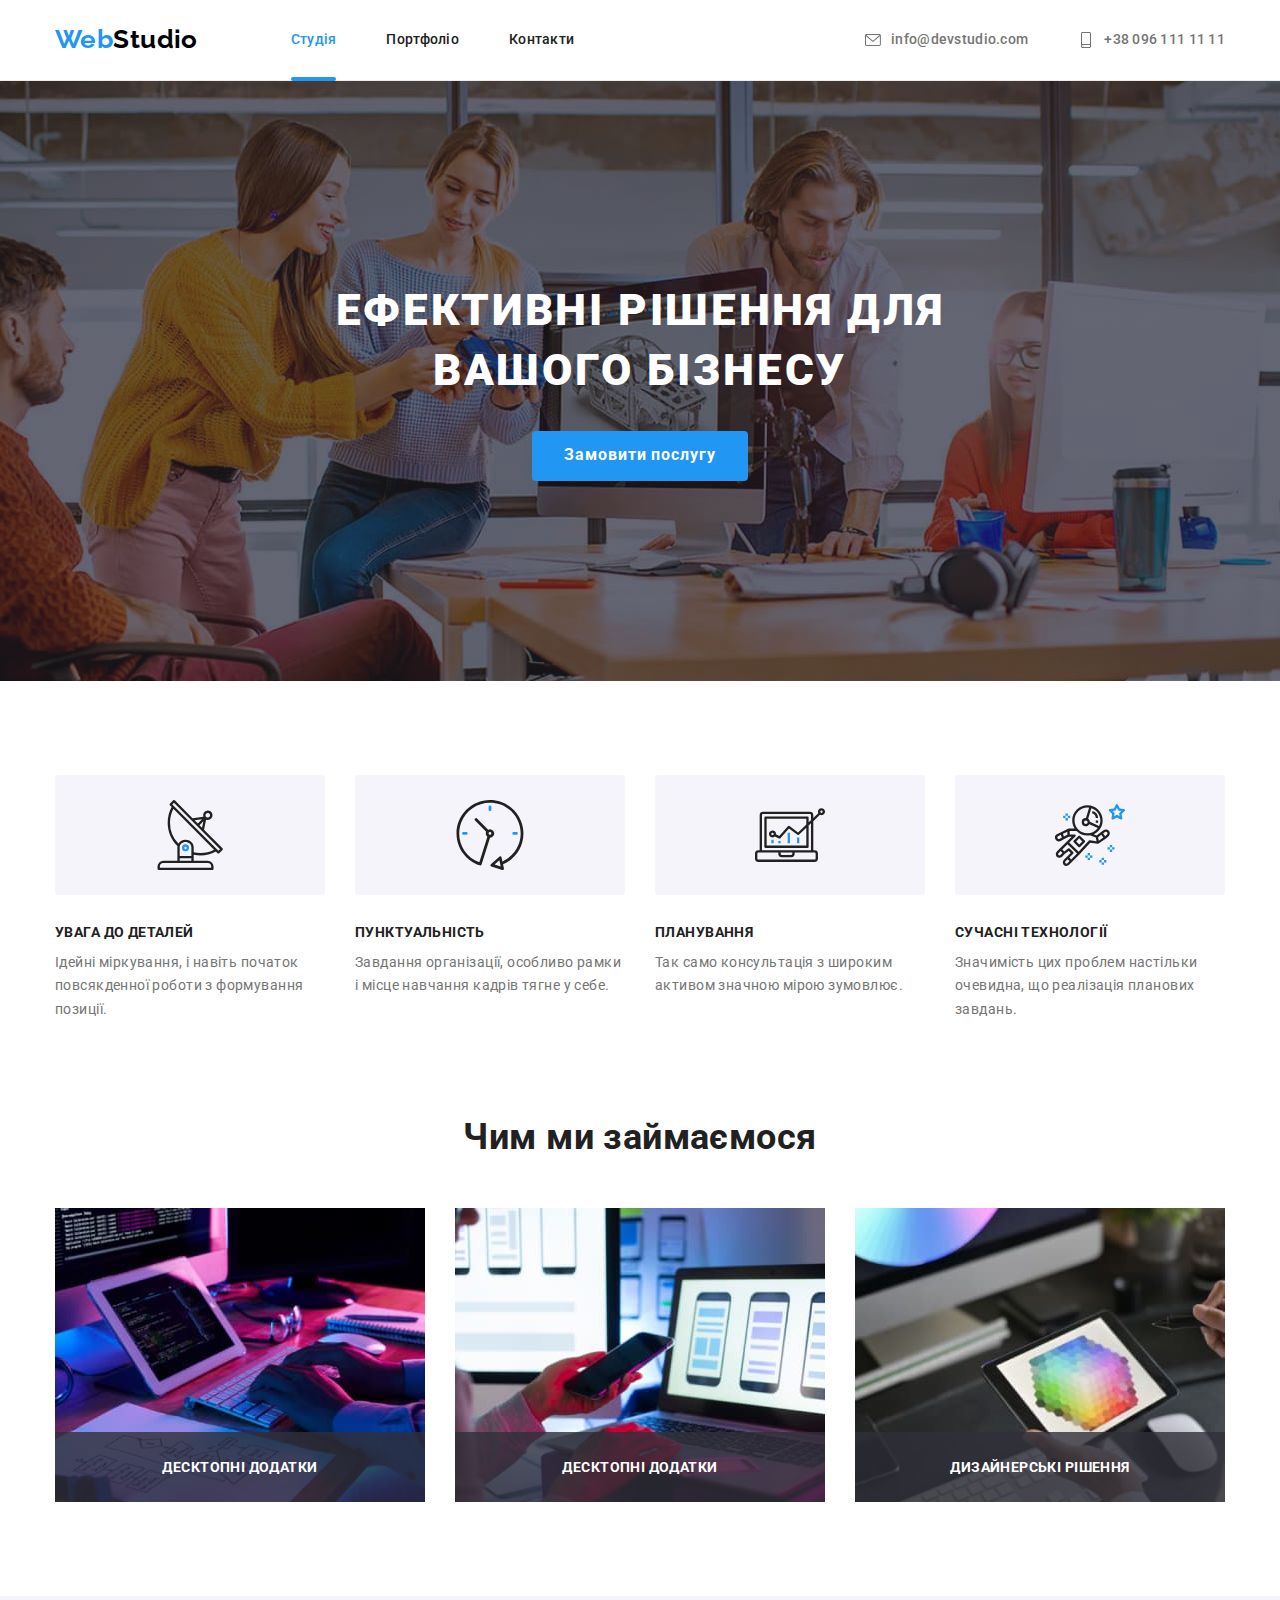
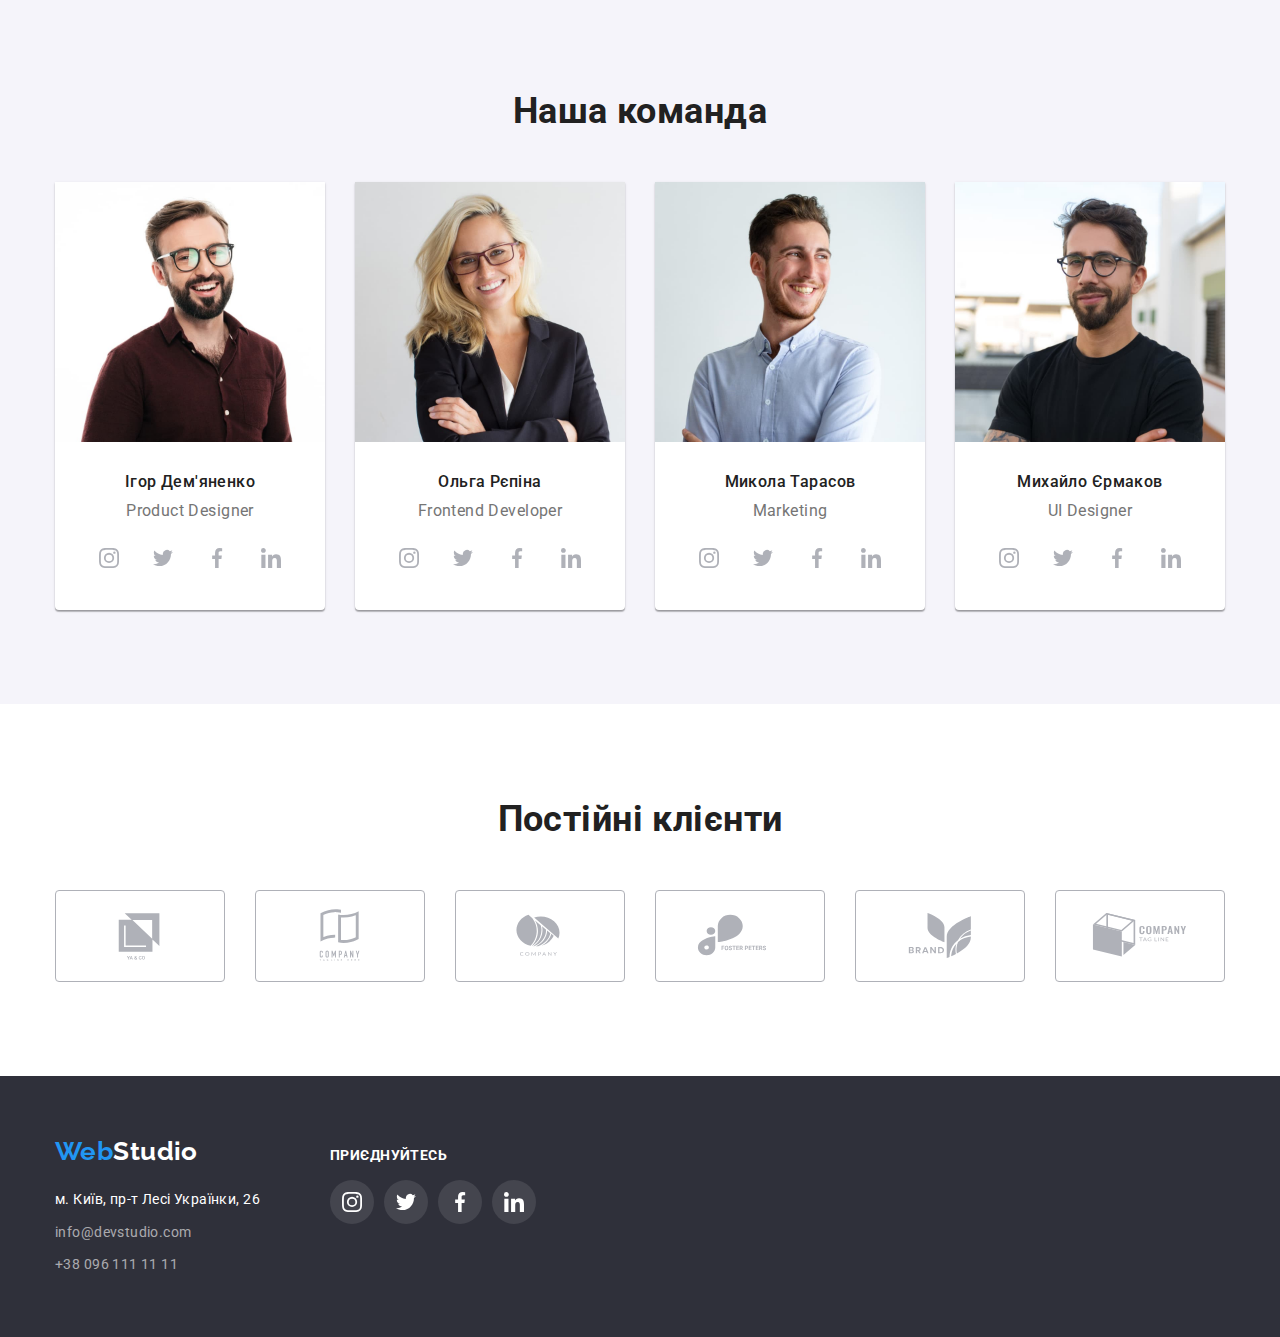
==== index.html @ b3a3cea1 "first commit" ====
<!DOCTYPE html>
<html lang="uk">
	<head>
		<meta charset="UTF-8" />
		<meta http-equiv="X-UA-Compatible" content="IE=edge" />
		<meta name="viewport" content="width=device-width, initial-scale=1.0" />
		<link rel="preconnect" href="https://fonts.googleapis.com" />
		<link rel="preconnect" href="https://fonts.gstatic.com" crossorigin />
		<link
			href="https://fonts.googleapis.com/css2?family=Raleway:wght@700&family=Roboto:wght@400;500;700;900&display=swap"
			rel="stylesheet"
		/>
		<link
			rel="stylesheet"
			href="https://cdnjs.cloudflare.com/ajax/libs/modern-normalize/1.1.0/modern-normalize.min.css"
		/>
		<link rel="stylesheet" href="./css/styles.css" />
		<title>Homework 1 week GOIT</title>
	</head>

	<body>
		<!-- Header -->
		<header class="border-buttom">
			<div class="container flex-container">
				<a href="./index.html" class="logo"> <span class="logo-color">Web</span>Studio</a>
				<nav>
					<ul class="header-nav">
						<li class="item"><a href="index.html" class="nav-link active current">Студія</a></li>
						<li class="item"><a href="./portfolio.html" class="nav-link active">Портфоліо</a></li>
						<li class="item"><a href="" class="nav-link active">Контакти</a></li>
					</ul>
				</nav>
				<ul class="nav-contact">
					<li class="item"
						><a href="mailto:info@devstudio.com" class="contact header-contact active"
							><svg class="contact-icon">
								<use href="./images/symbol-defs.svg#envelope"></use>
							</svg>
							info@devstudio.com</a
						>
					</li>
					<li class="item"
						><a href="tel:+380961111111" class="contact header-contact active"
							><svg class="contact-icon">
								<use href="./images/symbol-defs.svg#smartphone"></use></svg>+38 096 111 11 11</a>
					</li>
				</ul>
			</div>
		</header>
		<!-- Main -->
		<main>
			<!-- Hero -->
			<section class="hero">
				<h1 class="hero-title">Ефективні рішення для вашого бізнесу</h1>
				<button type="button" name="order" class="hero-btn" data-modal-open>Замовити послугу</button>
			</section>
			<!-- Benefit -->
			<section class="benefit">
				<div class="container">
					<h2 class="hide">Наші переваги</h2>
					<ul class="benefit-list">
						<li class="item">
							<div class="benefit-bgc">
								<svg class="benefit-bgc-icon">
									<use href="./images/symbol-defs.svg#locator"></use>
								</svg>
							</div>
							<h3 class="benefit-title">УВАГА ДО ДЕТАЛЕЙ</h3>
							<p> Ідейні міркування, і навіть початок повсякденної роботи з формування позиції. </p>
						</li>
						<li class="item">
							<div class="benefit-bgc">
								<svg class="benefit-bgc-icon" width="70px" heigth="70px">
									<use href="./images/symbol-defs.svg#clock"></use>
								</svg>
							</div>
							<h3 class="benefit-title">ПУНКТУАЛЬНІСТЬ</h3>
							<p> Завдання організації, особливо рамки і місце навчання кадрів тягне у себе. </p>
						</li>
						<li class="item">
							<div class="benefit-bgc">
								<svg class="benefit-bgc-icon" width="70px" heigth="70px">
									<use href="./images/symbol-defs.svg#diagram"></use>
								</svg>
							</div>
							<h3 class="benefit-title">ПЛАНУВАННЯ</h3>
							<p> Так само консультація з широким активом значною мірою зумовлює. </p>
						</li>
						<li class="item">
							<div class="benefit-bgc">
								<svg class="benefit-bgc-icon" width="70px" heigth="70px">
									<use href="./images/symbol-defs.svg#astronaut"></use>
								</svg>
							</div>
							<h3 class="benefit-title">СУЧАСНІ ТЕХНОЛОГІЇ</h3>
							<p> Значимість цих проблем настільки очевидна, що реалізація планових завдань. </p>
						</li>
					</ul>
				</div>
			</section>
			<!-- About -->
			<section class="about">
				<div class="container">
					<h2 class="title">Чим ми займаємося</h2>
					<ul class="list">
						<li class="about-item">
							<img src="./images/img.jpg" alt="Програміст набирає код на планшеті" width="370" class="image" />
							<p class="about-desc">Десктопні додатки</p>
						</li>
						<li class="about-item">
							<img
								src="./images/box_2.jpg"
								alt="Дизайнер розробляє інтерфейс застосунку для смартфона"
								width="370"
								class="image"
							/>
							<p class="about-desc">Десктопні додатки</p>
						</li>
						<li class="about-item">
							<img
								src="./images/box_3.jpg"
								alt="Веб-дизайнер підбирає колір на графічному планшеті"
								width="370"
								class="image"
							/>
							<p class="about-desc">Дизайнерські рішення</p>
						</li>
					</ul>
				</div>
			</section>

			<!-- Team -->
			<section class="team">
				<div class="container">
					<h2 class="title">Наша команда</h2>
					<ul class="list">
						<li class="team-dsc">
							<img src="./images/product.jpg" alt="Фото співробітника" width="270" class="image" />
							<h3 class="list-title">Ігор Дем'яненко</h3>
							<p lang="en">Product Designer</p>
							<ul class="social-list">
								<li class="social-item">
									<a href="" class="social-link">
										<svg class="social-icon">
											<use href="./images/symbol-defs.svg#instagram"></use>
										</svg>
									</a>
								</li>
								<li class="social-item">
									<a href="" class="social-link">
										<svg class="social-icon">
											<use href="./images/symbol-defs.svg#twitter"></use>
										</svg>
									</a>
								</li>
								<li class="social-item">
									<a href="" class="social-link">
										<svg class="social-icon">
											<use href="./images/symbol-defs.svg#facebook"></use>
										</svg>
									</a>
								</li>
								<li class="social-item">
									<a href="" class="social-link">
										<svg class="social-icon">
											<use href="./images/symbol-defs.svg#linkedin"></use>
										</svg>
									</a>
								</li>
							</ul>
						</li>
						<li class="team-dsc">
							<img src="./images/front_end.jpg" alt="Фото співробітника" width="270" class="image" />
							<h3 class="list-title">Ольга Рєпіна</h3>
							<p lang="en">Frontend Developer</p>
							<ul class="social-list">
								<li class="social-item">
									<a href="" class="social-link">
										<svg class="social-icon">
											<use href="./images/symbol-defs.svg#instagram"></use>
										</svg>
									</a>
								</li>
								<li class="social-item">
									<a href="" class="social-link">
										<svg class="social-icon">
											<use href="./images/symbol-defs.svg#twitter"></use>
										</svg>
									</a>
								</li>
								<li class="social-item">
									<a href="" class="social-link">
										<svg class="social-icon">
											<use href="./images/symbol-defs.svg#facebook"></use>
										</svg>
									</a>
								</li>
								<li class="social-item">
									<a href="" class="social-link">
										<svg class="social-icon">
											<use href="./images/symbol-defs.svg#linkedin"></use>
										</svg>
									</a>
								</li>
							</ul>
						</li>
						<li class="team-dsc">
							<img src="./images/marketing.jpg" alt="Фото співробітника" width="270" class="image" />
							<h3 class="list-title">Микола Тарасов</h3>
							<p lang="en">Marketing</p>
							<ul class="social-list">
								<li class="social-item">
									<a href="" class="social-link">
										<svg class="social-icon">
											<use href="./images/symbol-defs.svg#instagram"></use>
										</svg>
									</a>
								</li>
								<li class="social-item">
									<a href="" class="social-link">
										<svg class="social-icon">
											<use href="./images/symbol-defs.svg#twitter"></use>
										</svg>
									</a>
								</li>
								<li class="social-item">
									<a href="" class="social-link">
										<svg class="social-icon">
											<use href="./images/symbol-defs.svg#facebook"></use>
										</svg>
									</a>
								</li>
								<li class="social-item">
									<a href="" class="social-link">
										<svg class="social-icon">
											<use href="./images/symbol-defs.svg#linkedin"></use>
										</svg>
									</a>
								</li>
							</ul>
						</li>
						<li class="team-dsc">
							<img src="./images/ui_designer.jpg" alt="Фото співробітника" width="270" class="image" />
							<h3 class="list-title">Михайло Єрмаков</h3>
							<p lang="en">UI Designer</p>
							<ul class="social-list">
								<li class="social-item">
									<a href="" class="social-link">
										<svg class="social-icon">
											<use href="./images/symbol-defs.svg#instagram"></use>
										</svg>
									</a>
								</li>
								<li class="social-item">
									<a href="" class="social-link">
										<svg class="social-icon">
											<use href="./images/symbol-defs.svg#twitter"></use>
										</svg>
									</a>
								</li>
								<li class="social-item">
									<a href="" class="social-link">
										<svg class="social-icon">
											<use href="./images/symbol-defs.svg#facebook"></use>
										</svg>
									</a>
								</li>
								<li class="social-item">
									<a href="" class="social-link">
										<svg class="social-icon">
											<use href="./images/symbol-defs.svg#linkedin"></use>
										</svg>
									</a>
								</li>
							</ul>
						</li>
					</ul>
				</div>
			</section>
			<section class="client">
				<div class="container">
					<h2 class="title">Постійні клієнти</h2>
					<ul class="clients-list">
						<li class="clients-item">
							<a href="" class="client-link">
								<svg class="client-logo" width="106px" height="60px">
									<use href="./images/symbol-defs.svg#client_1"></use>
								</svg>
							</a>
						</li>
						<li class="clients-item">
							<a href="" class="client-link">
								<svg class="client-logo" width="106px" height="60px">
									<use href="./images/symbol-defs.svg#client_2"></use>
								</svg>
							</a>
						</li>
						<li class="clients-item">
							<a href="" class="client-link">
								<svg class="client-logo" width="106px" height="60px">
									<use href="./images/symbol-defs.svg#client_3" class="client-logo"></use>
								</svg>
							</a>
						</li>
						<li class="clients-item">
							<a href="" class="client-link">
								<svg class="client-logo" width="106px" height="60px">
									<use href="./images/symbol-defs.svg#client_4" class="client-logo"></use>
								</svg>
							</a>
						</li>
						<li class="clients-item">
							<a href="" class="client-link">
								<svg class="client-logo" width="106px" height="60px">
									<use href="./images/symbol-defs.svg#client_5" class="client-logo"></use>
								</svg>
							</a>
						</li>
						<li class="clients-item">
							<a href="" class="client-link">
								<svg class="client-logo" width="106px" height="60px">
									<use href="./images/symbol-defs.svg#client_6" class="client-logo"></use>
								</svg>
							</a>
						</li>
					</ul>
				</div>
			</section>
		</main>
		<!-- Footer -->
		<footer class="footer">
			<div class="container footer-wraper">
				<div class="left-container">
					<a href="./index.html" class="logo-footer link"> <span class="logo-color">Web</span>Studio</a>
					<address class="adress">
						<ul class="footer-list list">
							<li>
								<a
									href="https://goo.gl/maps/7tUkKNUSGQTVKbK36"
									target="_blank"
									rel="noopener noreferrer nofollow"
									class="link-map link"
									>м. Київ, пр-т Лесі Українки, 26</a
								>
							</li>
							<li
								><a href="mailto:info@devstudio.com" class="contact footer-contact link active"
									>info@devstudio.com</a
								></li
							>
							<li><a href="tel:+380961111111" class="contact footer-contact link active">+38 096 111 11 11</a> </li>
						</ul>
					</address>
				</div>
				<div class="social-container">
					<b class="social-title">приєднуйтесь</b>
					<ul class="social-list">
						<li class="social-item footer-ico-bgc">
							<a href="" class="social-link">
								<svg class="social-icon">
									<use href="./images/symbol-defs.svg#instagram"></use>
								</svg>
							</a>
						</li>
						<li class="social-item footer-ico-bgc">
							<a href="" class="social-link">
								<svg class="social-icon">
									<use href="./images/symbol-defs.svg#twitter"></use>
								</svg>
							</a>
						</li>
						<li class="social-item footer-ico-bgc">
							<a href="" class="social-link">
								<svg class="social-icon">
									<use href="./images/symbol-defs.svg#facebook"></use>
								</svg>
							</a>
						</li>
						<li class="social-item footer-ico-bgc">
							<a href="" class="social-link">
								<svg class="social-icon">
									<use href="./images/symbol-defs.svg#linkedin"></use>
								</svg>
							</a>
						</li>
					</ul>
				</div>
			</div>
		</footer>
		<div class="backdrop is-hidden" data-modal>
			<div class="modal">
				<button type="button" class="close-btn" data-modal-close>
					<svg class="close-btn-img">
						<use href="./images/symbol-defs.svg#close"></use>
					</svg>
				</button>
				<p class="modal-titel">Залиште свої дані, ми вам передзвонимо</p>
				<form action="" class="modal-form">
					<div class="contaner-form-filld">
						<div class="form-fild">
							<label for="name" class="fild-titel">Ім'я</label>
							<input type="text" name="name" id="name" class="fild-input" required>
						</div>
						<div class="form-fild" class="fild-titel">
							<label for="phone">Телефон</label>
							<input type="tel" name="phone" id="phone" class="fild-input" required>
						</div>
						<div class="form-fild">
							<label for="mail" class="fild-titel">Пошта</label>
							<input type="email" name="mail" id="mail" class="fild-input">
						</div>
						<div class="form-fild">
							<label for="comment" class="fild-titel">Коментар</label>
							<textarea name="comment" id="comment" rows="8" class="fild-input" placeholder="Введіть текст" ></textarea>
						</div>
					</div>
					<div class="policy-fild">
						<input type="checkbox" name="policy" id="policy">
						<label for="policy">Погоджуюся з розсилкою та приймаю <a href="" class="policy-link">Умови договору</a>
						</label>
					</div>
					<button type="submit" class="btn">Відправити</button>
				</form>
				
			</div>
		</div>
		<script src="./js/modal.js"></script>
	</body>
</html>
---- css/styles.css ----
/* * {
	outline:1px solid black;
} */

:root {
	--primary-color: #757575;
	--secondary-color: #2196f3;
	--link-color: #212121;
	--title-color: #212121;
	--hero-text-color: #ffffff;
	--background-color-dark: #2f303a;
	--bgc-btn-color: #f5f4fa;
	--bgc-color: #fff;
	--second-logo-color: #000000;
	--footer-contact-color: rgba(255, 255, 255, 0.6);
	--border-color: #ececec;
	--base-icon-color: #AFB1B8;
}

body {
	margin: 0;

	background-color: var (--bgc-color);
	color: var(--primary-color);
	font-family: "Roboto", "Verdana", "Tahoma", sans-serif;
	font-size: 14px;
	letter-spacing: 0.03em;
}

h1,
h2,
h3,
h4,
h5,
h6,
p {
	margin: 0;
}

ul,
ol {
	list-style: none;
	padding: 0;
	margin: 0;
}

img {
	display: block;
	max-width: 100%;
	height: auto;
}

a {
	text-decoration: none;
}

.container {
	width: 1200px;
	padding-left: 15px;
	padding-right: 15px;
	margin: 0 auto;
}

section {
	padding-top: 94px;
	padding-bottom: 94px;
}

.hide {
	position: absolute;
	width: 1px;
	height: 1px;
	margin: -1px;
	border: 0;
	padding: 0;
	white-space: nowrap;
	clip-path: inset(100%);
	clip: rect(0 0 0 0);
	overflow: hidden;
}

.contact {
	color: var(--primary-color);
}

/* Header */
.flex-container {
	display: flex;
	align-items: center;
}

.border-buttom {
	border-bottom: 1px solid var(--border-color);
}

.logo {
	display: block;
	margin-right: 93px;
	font-family: "Raleway", "Metrisch", sans-serif;
	font-weight: 700;
	font-size: 26px;
	line-height: 1.2;
	color: var(--second-logo-color);
}

.logo-color {
	color: var(--secondary-color);
}

.header-nav {
	display: flex;
}

.header-nav .item:not(:last-child) {
	margin-right: 50px;
}

.nav-link {
	display: block;
	padding-top: 32px;
	padding-bottom: 32px;
	font-weight: 500;
	line-height: 1.1;
	letter-spacing: 0.02em;
	color: var(--link-color);
}

.current {
	position: relative;
	color: var(--secondary-color);

}
.current::after {
	position: absolute;
	bottom:-1px;
	left: 0;
	content:"";
	width: 100%;
	height: 4px;
	background-color: var(--secondary-color);
	border-radius: 2px;

}

.nav-contact {
	display: flex;
	margin-left: auto;
}

.header-contact {
	padding-top: 32px;
	padding-bottom: 32px;
	font-weight: 500;
	line-height: 1.1;
	letter-spacing: 0.02em;
}

.nav-contact .item+.item {
	margin-left: 50px;
}
 .active {
	transition-property: color;
	transition-duration: 250ms;
	transition-timing-function: cubic-bezier(0.4, 0, 0.2, 1);
 }
.active:hover,
.active:focus {
	color: var(--secondary-color);
}

.header-contact {
	display: flex;
	align-items: center;
}

.contact-icon {
	fill: var(--primary-color);
	margin-right: 10px;
	width: 16px;
	height: 16px;
}

.active:hover>.contact-icon,
.active:focus>.contact-icon {
	fill: var(--secondary-color);

}

/* Hero */
.hero {
	color: var(--hero-text-color);
	background-color: var(--background-color-dark);
	padding-top: 200px;
	padding-bottom: 200px;
	text-align: center;
	background-image: linear-gradient(to right, rgba(47, 48, 58, 0.4), rgba(47, 48, 58, 0.4)), url(../images/hero_img.jpg);
	background-repeat: no-repeat;
	background-position: center;
	background-size: 1600px;
	max-width: 1600px;
	margin-left: auto;
	margin-right: auto;
}

.hero-title {
	margin: 0 auto;
	margin-bottom: 30px;
	max-width: 696px;

	font-weight: 900;
	font-size: 44px;
	line-height: 1.36;
	letter-spacing: 0.06em;
	text-transform: uppercase;
}

.hero-btn {
	padding: 10px 32px;
	min-width: 216px;
	height: 50px;
	border: none;
	border-radius: 4px;

	color: var(--hero-text-color);
	background-color: var(--secondary-color);
	font-weight: 700;
	font-size: 16px;
	line-height: 1.8;
	letter-spacing: 0.06em;

	transition-property: color, background-color;
	transition-duration: 250ms;
	transition-timing-function: cubic-bezier(0.4, 0, 0.2, 1);
}

.hero-btn:hover,
.hero-btn:focus {
	color: var(--secondary-color);
	background-color: var(--hero-text-color);
	cursor: pointer;
}

/* Benefit */
.benefit {
	line-height: 1.7;
}

.benefit-list {
	display: flex;
	align-content: center;
	justify-content: space-between;
	/* gap: 30px; */
}

.benefit-list .item {
	width: 270px;

}

.benefit-bgc {
	display: flex;
	justify-content: center;
	align-items: center;
	width: 270px;
	height: 120px;
	margin-bottom: 30px;
	background-color: var(--bgc-btn-color);
	border-radius: 4px;
}

.benefit-bgc-icon {
	height: 70px;
	width: 70px;
}

.benefit-title {
	margin-bottom: 10px;
	font-weight: 700;
	font-size: 14px;
	line-height: 1.14;
	text-transform: uppercase;
	color: var(--title-color);
}

/* About */
/* title for section about and team */
.about {
	padding-top: 0px;
	text-align: center;
}

.about .list {
	display: flex;
	justify-content: center;
	gap: 30px;
}

.title {
	margin-top: 0;
	margin-bottom: 50px;
	color: var(--title-color);
	font-weight: 700;
	font-size: 36px;
	line-height: 1.17;
	text-align: center;
}
/* .image {
	position:relative;
} */
.about-item {
	position: relative;
	text-align: center;
}
.about-item::before {
	content:" ";
	position: absolute;
	bottom: 0;
	right: 0;
	width: 100%;
	height: 70px;
	background-color: rgba(47, 48, 58, 0.8);red;
}
.about-desc {
	display: flex;
    justify-content: center;
    align-items: center;
	width: 100%;
    height: 70px;
    position: absolute;
    z-index: 3;
    bottom: 0;

	color: var(--hero-text-color);
	font-weight: 700;
	text-transform: uppercase;
    
	
	
	
}

/* Team */
.team {
	margin: 0 auto;
	padding-top: 94px;
	padding-bottom: 94px;
	font-size: 16px;
	line-height: 1.19;
	background-color: var(--bgc-btn-color);
	/* background-color: tomato; */
	text-align: center;
}

.team .list {
	display: flex;
	justify-content: space-between;
}

.team-dsc {
	background-color: var(--hero-text-color);
	width: 270px;
	box-shadow: 0px 1px 3px rgba(0, 0, 0, 0.12), 0px 1px 1px rgba(0, 0, 0, 0.14), 0px 2px 1px rgba(0, 0, 0, 0.2);
	border-radius: 0px 0px 4px 4px;
}


.list-title {
	margin-top: 30px;
	margin-bottom: 10px;
	color: var(--title-color);
	font-weight: 500;
	font-size: 16px;
	line-height: 1.19;
}

.social-list {
	display: flex;
	justify-content: center;
	margin-top: 16px;
	gap: 10px;
	margin-bottom:30px;

}

.social-item {
	display: flex;
	height: 44px;
	width: 44px;

}

.social-link {
	display: flex;
	width: 100%;
	height: 100%;
	justify-content: center;
	align-items: center;
	border-radius: 50%;
	transition-property: background-color;
	transition-duration: 250ms;
	transition-timing-function: cubic-bezier(0.4, 0, 0.2, 1);
}

.social-icon {
	fill: var(--base-icon-color);
	height: 20px;
	width: 20px;
	transition-property: fill;
	transition-duration: 250ms;
	transition-timing-function: cubic-bezier(0.4, 0, 0.2, 1);
}

.social-link:hover,
.social-link:focus {
	background-color: var(--secondary-color);

}

.social-link:hover .social-icon,
.social-link:focus .social-icon {
	fill: var(--bgc-color);
}


/* Clients */
.clients-list {
	display: flex;
	gap: 30px;
}

.clients-item {
	display: flex;
	width: 170px;
	height: 92px;

}

.client-link {
	display: flex;
	width: 100%;
	height: 100%;
	justify-content: center;
	align-items: center;
	fill: var(--base-icon-color);
	border: 1px solid var(--base-icon-color);
	border-radius: 4px;
	fill: var(--base-icon-color);
	transition-property: border-color, fill;
	transition-duration: 250ms;
	transition-timing-function: cubic-bezier(0.4, 0, 0.2, 1);
	
}

.client-link:hover,
.client-link:focus {
	border-color: var(--secondary-color);
	fill: var(--secondary-color);
}


/* Footer */
.footer {
	display: flex;
	justify-content: center;
	align-items: center;
	padding: 60px 0 60px 0;
	background-color: var(--background-color-dark);
}

.footer-wraper {
	display: flex;
	align-items: baseline;
}

.social-container {
	/* display: inline-block; */
	margin-left: 70px;
}

/* Footer logo and adress  */
.adress {
	font-style: normal;
}

.logo-footer {
	display: inline-block;
	margin-bottom: 20px;

	font-family: "Raleway";
	font-weight: 700;
	font-size: 26px;
	line-height: 1.2;
	color: var(--hero-text-color);
}

.footer-list a {
	display: block;
}

.link-map {
	line-height: 1.71;
	color: var(--hero-text-color);
}

.footer-list .footer-contact {
	margin-top: 9px;
}

.footer-contact {
	line-height: 1.71;
	color: var(--footer-contact-color);
	transition-property: color;
	transition-duration: 250ms;
	transition-timing-function: cubic-bezier(0.4, 0, 0.2, 1);
	
}

/* Footer-socials */
.social-title {
	font-style: normal;
	font-weight: 700;
	line-height: 1.14;
	margin-bottom: 20px;
	color: var(--hero-text-color);
	text-transform: uppercase;
}

.footer-ico-bgc {
	background-color: rgba(255, 255, 255, 0.1);
	border-radius: 50%;
	

}

.footer-ico-bgc .social-icon {
	fill: var(--hero-text-color);
	
}

/* Portfolio */
.filter {
	display: flex;
	justify-content: center;
	margin-bottom: 50px;
	gap: 8px;
}

.filter-btn {
	padding: 6px 25px;
	border-color: transparent;
	border-radius: 4px;

	color: var(--link-color);
	font-family: "Roboto", "Verdana", "Tahoma", sans-serif;
	font-weight: 500;
	font-size: 16px;
	line-height: 1.62;
	background-color: var(--bgc-btn-color);
	transition-property: color, background-color;
	transition-duration: 250ms;
	transition-timing-function: cubic-bezier(0.4, 0, 0.2, 1);
}

.filter-btn:hover,
.filter-btn:focus {
	background-color: var(--secondary-color);
	color: var(--bgc-btn-color);
	cursor: pointer;
	box-shadow:
		0px 3px 1px rgba(0, 0, 0, 0.1),
		0px 1px 2px rgba(0, 0, 0, 0.08),
		0px 2px 2px rgba(0, 0, 0, 0.12);
}

.project-list {
	display: flex;
	flex-wrap: wrap;
	column-gap: 30px;
	row-gap: 30px;
}
.project-item {
	display: flex;
	border: 1px solid #eeeeee;
	width: 370px;
}

.project-link {
	width: 100%;
	height: 100%;
	transition-property: box-shadow;
	transition-duration: 250ms;
	transition-timing-function: cubic-bezier(0.4, 0, 0.2, 1);
	/* overflow: hidden; */
}
.project-wrap-details{
	position: relative;
	top:0;
	left: 0;
	overflow: hidden;
	

}
.project-details {
	position: absolute;
	top:0;
	left:0;
	height: 100%;
	padding: 63px 24px;
	background-color: rgba(33, 150, 243, 0.9);
	color: var(--hero-text-color);
	font-size: 18px;
	line-height: 1.55;
	transform: translateY(100%);
	transition-property: transform;
	transition-duration: 250ms;
	transition-timing-function: cubic-bezier(0.4, 0, 0.2, 1);
}

.project-link:hover .project-details,
.project-link:focus .project-details {
	transform: translateY(0);
}
/* .project-wrap-details:hover .project-details,
.project-wrap-details:focus .project-details {
	transform: translateY(0);
} */
/* .overlay {
	position: absolute;
	top:0;
	left:0;
	width: 100%;
	height: 100%;
	background-color: var(--secondary-color);
	transform: translatex(-100%);
  	transition: transform 250ms ease;
} */



.project-desc {
	padding: 20px 24px;
	border-bottom: 1px solid var(--border-color);
	border-right: 1px solid var(--border-color);
}

.project-subtitle {
	margin-bottom: 4px;
	font-weight: 700;
	font-size: 18px;
	line-height: 2;
	letter-spacing: 0.06em;
	color: var(--title-color);
}

.project-text {
	color: var(--primary-color);
	font-size: 16px;
	line-height: 1.87;
}

.project-link:hover,
.project-link:focus {
	box-shadow: 0px 1px 1px rgba(0, 0, 0, 0.12),
		0px 4px 4px rgba(0, 0, 0, 0.06),
		1px 4px 6px rgba(0, 0, 0, 0.16);
	

}

/* Modal windows */
.backdrop {
	position: fixed;
	top: 0;
	left: 0;
	width:100%;
	height: 100vh;
	background-color: rgba(0, 0, 0, 0.2);
	opacity: 1;
	/* transition: opacity 1250ms cubic-bezier(0.4, 0, 0.2, 1) visibility 0s; */
	transition: opacity 1s, visibility 0s;
}
.modal {
	position:absolute;
	top: 50%;
	left: 50%;
	width: 528px;
	height: 581px;
	padding: 40px;
	background-color: var(--hero-text-color);
	border-radius: 4px;
	transform: translate(-50%, -50%) scale(1);
	transition: transform 1250ms cubic-bezier(0.4, 0, 0.2, 1);
}

.backdrop.is-hidden {
	opacity: 0;
	visibility: hidden;
	pointer-events: none;
	transition: opacity 1s, visibility 0s 1s;
	
	
}
.backdrop.is-hidden .modal {
	transform: translate(-50%, -50%) scale(0.8);
	

}
.close-btn {
	display: flex;
	justify-content: center;
	align-items: center;
	border: 1px solid rgba(0, 0, 0, 0.1);
	border-radius: 50%;
	position: absolute;
	top:8px;
	right: 8px;
	width: 30px;
	height: 30px;
	background-color: var(--hero-text-color);
	cursor: pointer;

}
.close-btn:hover,
.close-btn:focus {
	background-color: var(--secondary-color);
}
.close-btn-img {
	width: 11px;
	height: 11px;
	fill: var(--second-logo-color);
	
}

.close-btn:hover .close-btn-img,
.close-btn:focus .close-btn-img {
	fill: var(--hero-text-color);
}
.no-scrol {
	overflow: hidden;
}
/* Modal form filds */
.modal-form {
	display: flex;
	flex-direction: column;
	justify-content: center ;
}
.contaner-form-filld {
	display: flex;
	flex-direction: column;
	justify-content: center;
}
.modal-titel {
	display: block;
	text-align: center;
	margin-bottom:12px;
	color: var(--title-color);
	font-size: 20px;
	font-weight: 700;
	line-height: 1.15;
	letter-spacing: 0.03em;
}
.form-fild {
	display: flex;
	flex-direction: column;
	margin-bottom:10px;

}



.fild-title {
	margin-bottom: 4px;
	font-size: 12px;
	line-height: 1.17;
	letter-spacing: 0.01em;
}

.fild-input {
	border: 0;
	height: 40px;
	padding-left: 42px;
	border: 1px solid rgba(33, 33, 33, 0.2);
	border-radius: 4px;
	outline: none;
}
.fild-input:focus {
	border-color:var(--secondary-color);
}

.form-fild textarea {
	height: 120px;
	resize: none;
	padding: 16px 12px;
}
.policy-fild {
	margin-top:20px;
	margin-bottom:30px;
	text-align: center;

}

.policy-link {
	text-decoration:underline;
	color:var(--secondary-color);
}
.modal-form .btn {
	margin: 0 auto;
	min-width: 200px;
	min-height: 50px;
	text-align: center;
	color: var(--hero-text-color);
	background-color: var(--secondary-color);
	cursor: pointer;
	border:none;
	border-radius: 4px;

}
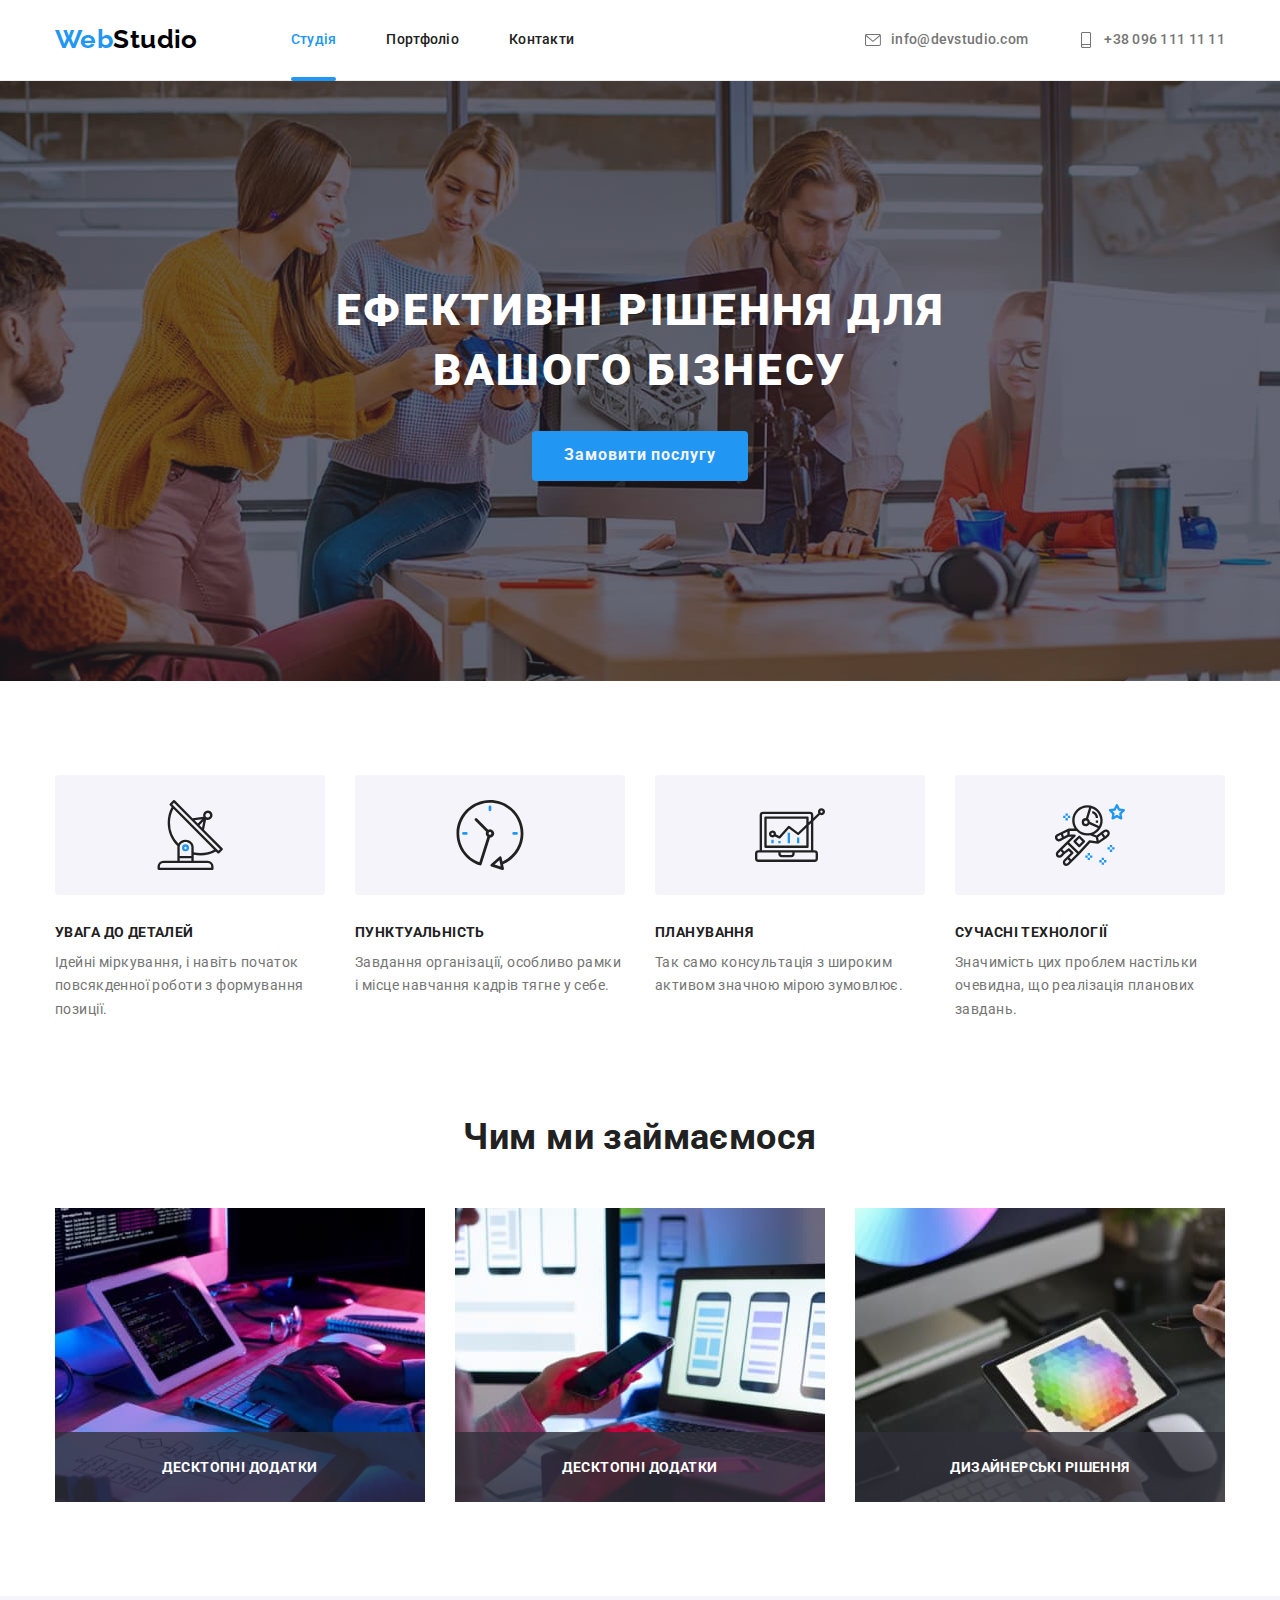
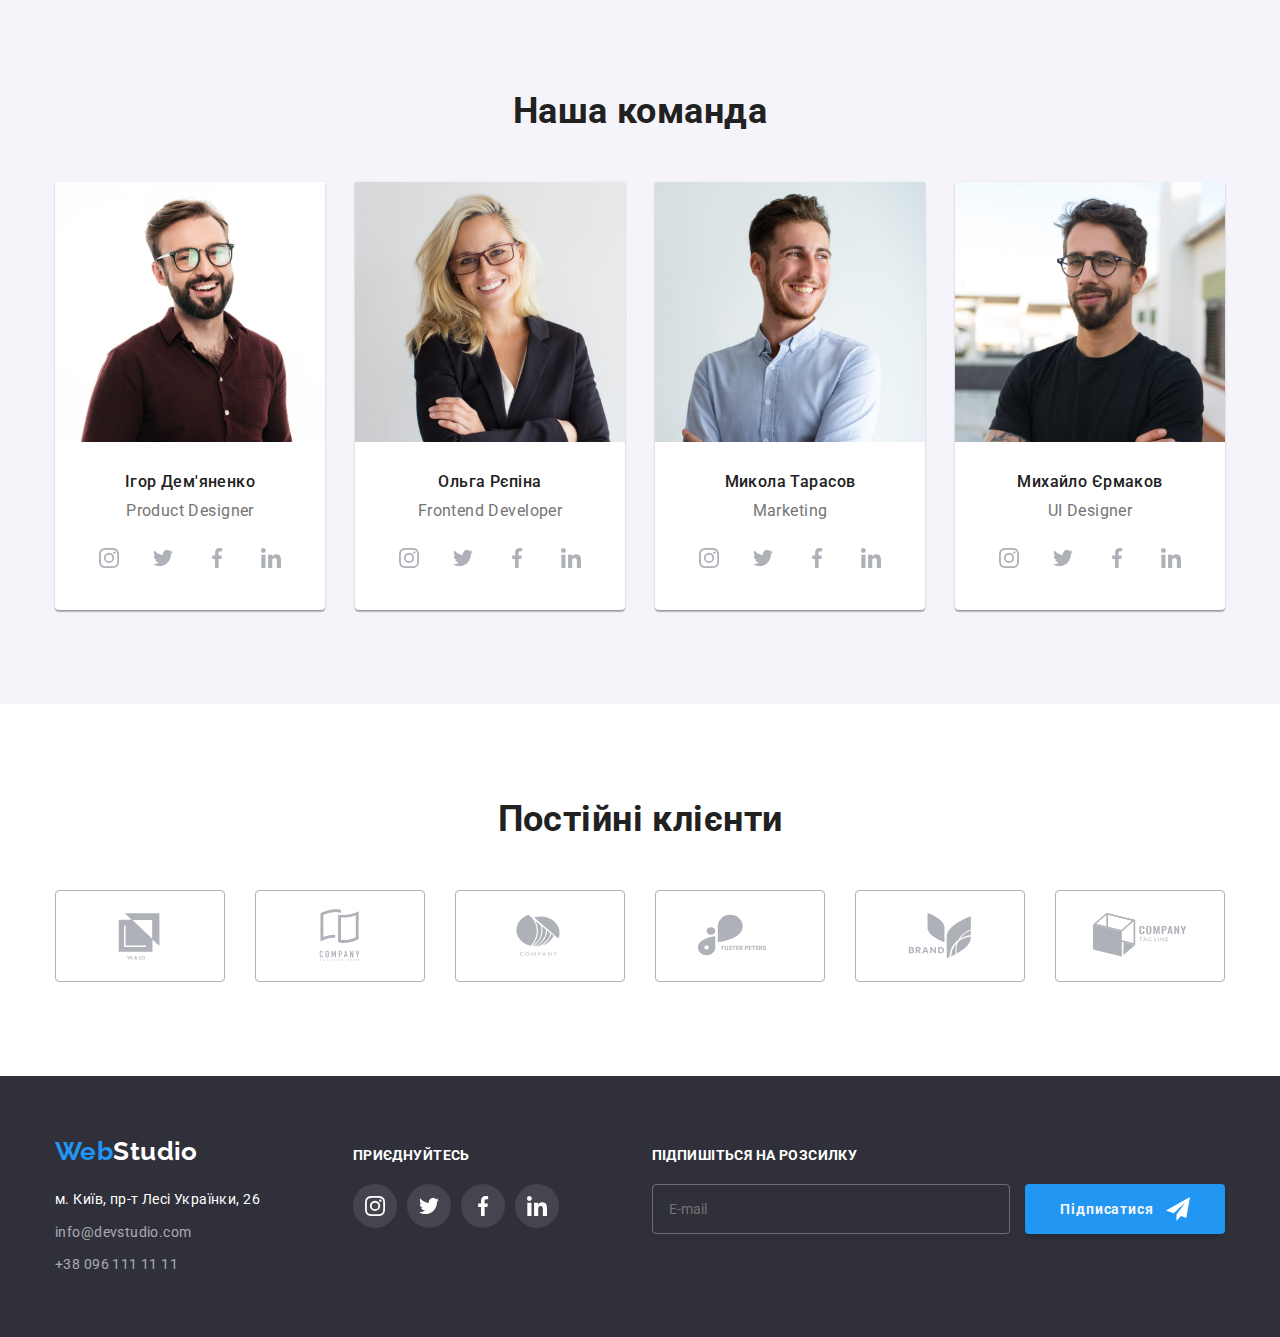
==== commit 818a5aac: "hw 6" ====
--- a/index.html
+++ b/index.html
@@ -385,6 +385,15 @@
 						</li>
 					</ul>
 				</div>
+				<div class="right-container">
+					<b class="social-title">Підпишіться на розсилку</b>
+					<form action="" name="subscribe-form">
+						<input type="mail" class="subscribe-input" placeholder="E-mail">
+						<button type="submit" class="subscribe-btn">Підписатися <svg class="send-ico">
+							<use href="./images/symbol-defs.svg#send"></use>
+						</svg></button>
+					</form>
+				</div>
 			</div>
 		</footer>
 		<div class="backdrop is-hidden" data-modal>
@@ -396,30 +405,30 @@
 				</button>
 				<p class="modal-titel">Залиште свої дані, ми вам передзвонимо</p>
 				<form action="" class="modal-form">
-					<div class="contaner-form-filld">
-						<div class="form-fild">
-							<label for="name" class="fild-titel">Ім'я</label>
-							<input type="text" name="name" id="name" class="fild-input" required>
-						</div>
-						<div class="form-fild" class="fild-titel">
-							<label for="phone">Телефон</label>
-							<input type="tel" name="phone" id="phone" class="fild-input" required>
-						</div>
-						<div class="form-fild">
-							<label for="mail" class="fild-titel">Пошта</label>
-							<input type="email" name="mail" id="mail" class="fild-input">
-						</div>
-						<div class="form-fild">
-							<label for="comment" class="fild-titel">Коментар</label>
-							<textarea name="comment" id="comment" rows="8" class="fild-input" placeholder="Введіть текст" ></textarea>
-						</div>
+					<div class="contaner-form-field">
+							<label class="form-field"><span class="field-titel">Ім'я</span>
+								<input type="text" name="name" class="field-input" required>
+								<svg class="field-ico"><use href="./images/symbol-defs.svg#person"></use></svg>
+							</label>
+								<label class="form-field">Телефон
+								<input type="tel" name="phone"  class="field-input" required>
+								<svg class="field-ico"><use href="./images/symbol-defs.svg#phone"></use></svg>
+							</label>
+							<label class="form-field"><span class="field-titel">Пошта</span>
+								<input type="email" name="mail" class="field-input">
+								<svg class="field-ico"><use href="./images/symbol-defs.svg#email"></use></svg>
+							</label>
+							<label class="form-field"><span class="field-titel">Коментар</span>
+								<textarea name="comment" rows="8" class="field-input" placeholder="Введіть текст" ></textarea>
+							</label>
 					</div>
-					<div class="policy-fild">
-						<input type="checkbox" name="policy" id="policy">
-						<label for="policy">Погоджуюся з розсилкою та приймаю <a href="" class="policy-link">Умови договору</a>
-						</label>
-					</div>
-					<button type="submit" class="btn">Відправити</button>
+							<label class="policy-block">
+								<input type="checkbox" name="policy" class="policy-checkbox" required>
+								<svg class="check-ico"><use href="./images/symbol-defs.svg#check"></use></svg>
+								Погоджуюся з розсилкою та приймаю <a href="" class="policy-link">Умови договору</a>
+							</label>
+					
+					<button type="submit" class="modal-submit-btn">Відправити</button>
 				</form>
 				
 			</div>
--- a/css/styles.css
+++ b/css/styles.css
@@ -52,6 +52,15 @@
 
 a {
 	text-decoration: none;
+}
+button {
+	background-color: var(--secondary-color);
+	color: var(--bgc-btn-color);
+	border: none;
+	border-radius: 4px;
+	cursor: pointer;
+	font-weight: 700;
+	letter-spacing: 0.06em;
 }
 
 .container {
@@ -218,16 +227,8 @@
 	padding: 10px 32px;
 	min-width: 216px;
 	height: 50px;
-	border: none;
-	border-radius: 4px;
-
-	color: var(--hero-text-color);
-	background-color: var(--secondary-color);
-	font-weight: 700;
 	font-size: 16px;
 	line-height: 1.8;
-	letter-spacing: 0.06em;
-
 	transition-property: color, background-color;
 	transition-duration: 250ms;
 	transition-timing-function: cubic-bezier(0.4, 0, 0.2, 1);
@@ -237,7 +238,7 @@
 .hero-btn:focus {
 	color: var(--secondary-color);
 	background-color: var(--hero-text-color);
-	cursor: pointer;
+	
 }
 
 /* Benefit */
@@ -362,7 +363,9 @@
 	box-shadow: 0px 1px 3px rgba(0, 0, 0, 0.12), 0px 1px 1px rgba(0, 0, 0, 0.14), 0px 2px 1px rgba(0, 0, 0, 0.2);
 	border-radius: 0px 0px 4px 4px;
 }
-
+.team-dsc p {
+	margin-bottom: 16px;
+}
 
 .list-title {
 	margin-top: 30px;
@@ -376,7 +379,6 @@
 .social-list {
 	display: flex;
 	justify-content: center;
-	margin-top: 16px;
 	gap: 10px;
 	margin-bottom:30px;
 
@@ -460,22 +462,23 @@
 
 /* Footer */
 .footer {
-	display: flex;
+	/* display: flex;
 	justify-content: center;
-	align-items: center;
+	align-items: center; */
 	padding: 60px 0 60px 0;
 	background-color: var(--background-color-dark);
 }
 
 .footer-wraper {
 	display: flex;
+	justify-content: space-between;
 	align-items: baseline;
 }
 
-.social-container {
-	/* display: inline-block; */
+/* .social-container {
+	display: inline-block;
 	margin-left: 70px;
-}
+} */
 
 /* Footer logo and adress  */
 .adress {
@@ -516,7 +519,11 @@
 }
 
 /* Footer-socials */
+.footer-wraper .socila-container .social-list {
+	margin-top: 0;
+}
 .social-title {
+	display: block;
 	font-style: normal;
 	font-weight: 700;
 	line-height: 1.14;
@@ -528,16 +535,53 @@
 .footer-ico-bgc {
 	background-color: rgba(255, 255, 255, 0.1);
 	border-radius: 50%;
-	
-
 }
 
 .footer-ico-bgc .social-icon {
 	fill: var(--hero-text-color);
-	
-}
+}
+/* Subscribe  */
+.right-container {
+	display: block;
+	/* margin-left: 93px; */
+	
+}
+.titel-subscribe {
+	margin-bottom: 20px;
+}
+
+.subscribe-input {
+	width: 358px;
+	height: 50px;
+	color: var(--hero-text-color);
+	background-color: transparent;
+	border: 1px solid rgba(255, 255, 255, 0.3);
+	border-radius: 4px;
+	padding-left: 16px;
+	outline: none;
+	box-shadow:(0px 4px 4px rgba(0, 0, 0, 0.15));
+}
+
+.subscribe-btn {
+	display: inline-flex;
+	justify-content:center;
+	align-items: center;
+	min-height: 50px;
+	min-width: 200px;
+	margin-left:12px;
+	box-shadow: 0px 4px 4px rgba(0, 0, 0, 0.15);
+}
+.send-ico {
+	width: 24px;
+	height: 24px;
+	fill: var(--hero-text-color);
+	margin-left:12px;
+}
+
 
 /* Portfolio */
+
+
 .filter {
 	display: flex;
 	justify-content: center;
@@ -547,11 +591,7 @@
 
 .filter-btn {
 	padding: 6px 25px;
-	border-color: transparent;
-	border-radius: 4px;
-
 	color: var(--link-color);
-	font-family: "Roboto", "Verdana", "Tahoma", sans-serif;
 	font-weight: 500;
 	font-size: 16px;
 	line-height: 1.62;
@@ -565,7 +605,6 @@
 .filter-btn:focus {
 	background-color: var(--secondary-color);
 	color: var(--bgc-btn-color);
-	cursor: pointer;
 	box-shadow:
 		0px 3px 1px rgba(0, 0, 0, 0.1),
 		0px 1px 2px rgba(0, 0, 0, 0.08),
@@ -590,7 +629,7 @@
 	transition-property: box-shadow;
 	transition-duration: 250ms;
 	transition-timing-function: cubic-bezier(0.4, 0, 0.2, 1);
-	/* overflow: hidden; */
+	
 }
 .project-wrap-details{
 	position: relative;
@@ -676,8 +715,7 @@
 	height: 100vh;
 	background-color: rgba(0, 0, 0, 0.2);
 	opacity: 1;
-	/* transition: opacity 1250ms cubic-bezier(0.4, 0, 0.2, 1) visibility 0s; */
-	transition: opacity 1s, visibility 0s;
+	transition: opacity 500ms, visibility 0s;
 }
 .modal {
 	position:absolute;
@@ -688,17 +726,16 @@
 	padding: 40px;
 	background-color: var(--hero-text-color);
 	border-radius: 4px;
+	box-shadow: 0px 1px 3px rgba(0, 0, 0, 0.12), 0px 1px 1px rgba(0, 0, 0, 0.14), 0px 2px 1px rgba(0, 0, 0, 0.2);
 	transform: translate(-50%, -50%) scale(1);
-	transition: transform 1250ms cubic-bezier(0.4, 0, 0.2, 1);
+	transition: transform 500ms cubic-bezier(0.4, 0, 0.2, 1);
 }
 
 .backdrop.is-hidden {
 	opacity: 0;
 	visibility: hidden;
 	pointer-events: none;
-	transition: opacity 1s, visibility 0s 1s;
-	
-	
+	transition: opacity 500ms, visibility 0s 500ms;	
 }
 .backdrop.is-hidden .modal {
 	transform: translate(-50%, -50%) scale(0.8);
@@ -717,37 +754,33 @@
 	width: 30px;
 	height: 30px;
 	background-color: var(--hero-text-color);
-	cursor: pointer;
-
-}
-.close-btn:hover,
-.close-btn:focus {
-	background-color: var(--secondary-color);
+	
 }
 .close-btn-img {
 	width: 11px;
 	height: 11px;
-	fill: var(--second-logo-color);
-	
-}
-
+	
+}
 .close-btn:hover .close-btn-img,
 .close-btn:focus .close-btn-img {
-	fill: var(--hero-text-color);
+	fill: var(--secondary-color);
 }
 .no-scrol {
 	overflow: hidden;
 }
+
+
 /* Modal form filds */
 .modal-form {
 	display: flex;
 	flex-direction: column;
-	justify-content: center ;
-}
-.contaner-form-filld {
+	justify-content: center;
+
+}
+.contaner-form-field {
 	display: flex;
 	flex-direction: column;
-	justify-content: center;
+	margin-bottom:20px;
 }
 .modal-titel {
 	display: block;
@@ -759,23 +792,23 @@
 	line-height: 1.15;
 	letter-spacing: 0.03em;
 }
-.form-fild {
+
+/* Form style */
+.form-field {
+	position: relative;
 	display: flex;
 	flex-direction: column;
 	margin-bottom:10px;
-
-}
-
-
-
-.fild-title {
+}
+.field-titel {
 	margin-bottom: 4px;
 	font-size: 12px;
 	line-height: 1.17;
 	letter-spacing: 0.01em;
 }
 
-.fild-input {
+.field-input {
+	position:relative;
 	border: 0;
 	height: 40px;
 	padding-left: 42px;
@@ -783,35 +816,68 @@
 	border-radius: 4px;
 	outline: none;
 }
-.fild-input:focus {
+.field-input:focus {
 	border-color:var(--secondary-color);
 }
-
-.form-fild textarea {
+/* Field icon style */
+.field-ico {
+	position: absolute;
+	height: 18px;
+	width: 18px;
+	left: 12px;
+	top: 50%;
+	fill:var(--title-color);
+}
+.field-input:focus + .field-ico {
+	fill:var(--secondary-color);
+}
+
+.form-field textarea {
 	height: 120px;
 	resize: none;
 	padding: 16px 12px;
 }
-.policy-fild {
-	margin-top:20px;
+
+.policy-block {
+	display: flex;
 	margin-bottom:30px;
 	text-align: center;
-
-}
-
+	margin-left: 12px;
+}
+.policy-checkbox {
+	appearance: none;
+	position: absolute;
+}
 .policy-link {
 	text-decoration:underline;
 	color:var(--secondary-color);
-}
-.modal-form .btn {
+	margin-left: 5px;
+}
+.check-ico {
+	display: block;
+	width: 16px;
+	height: 15px;
+	border: 2px solid var(--second-logo-color);
+	border-radius: 2px;
+	margin-right: 8px;
+	fill: var(--hero-text-color);
+	background-origin: border-box;
+	transition: bacground 250ms cubic-bezier(0.075, 0.82, 0.165, 1), border-color 250ms cubic-bezier(0.075, 0.82, 0.165, 1);
+}
+
+.policy-checkbox:checked + .check-ico {
+	background: var(--secondary-color);
+	border-color: var(--secondary-color);
+}
+
+
+
+.modal-submit-btn {
 	margin: 0 auto;
 	min-width: 200px;
 	min-height: 50px;
-	text-align: center;
-	color: var(--hero-text-color);
-	background-color: var(--secondary-color);
-	cursor: pointer;
-	border:none;
-	border-radius: 4px;
-
+}
+.modal-submit-btn:hover,
+.modal-submit-btn:focus {
+	box-shadow: 0px 4px 4px rgba(0, 0, 0, 0.15);
 }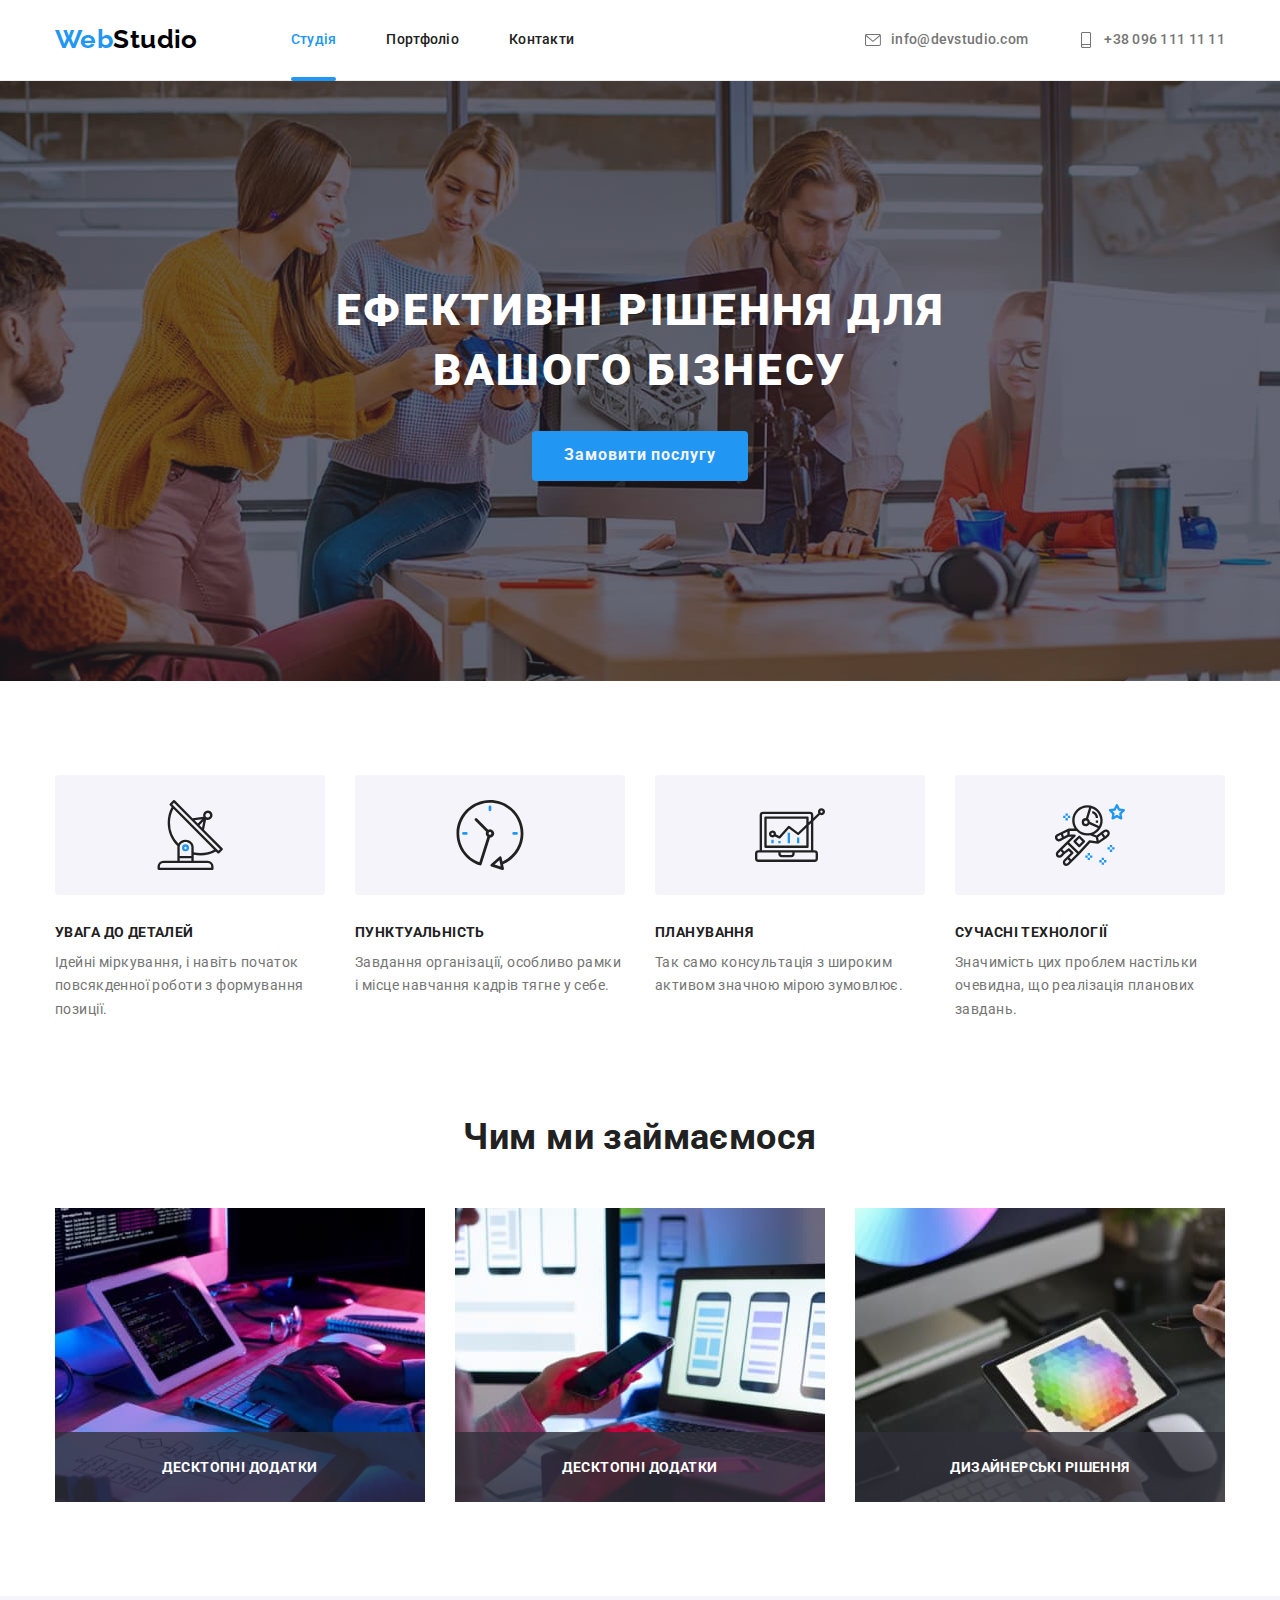
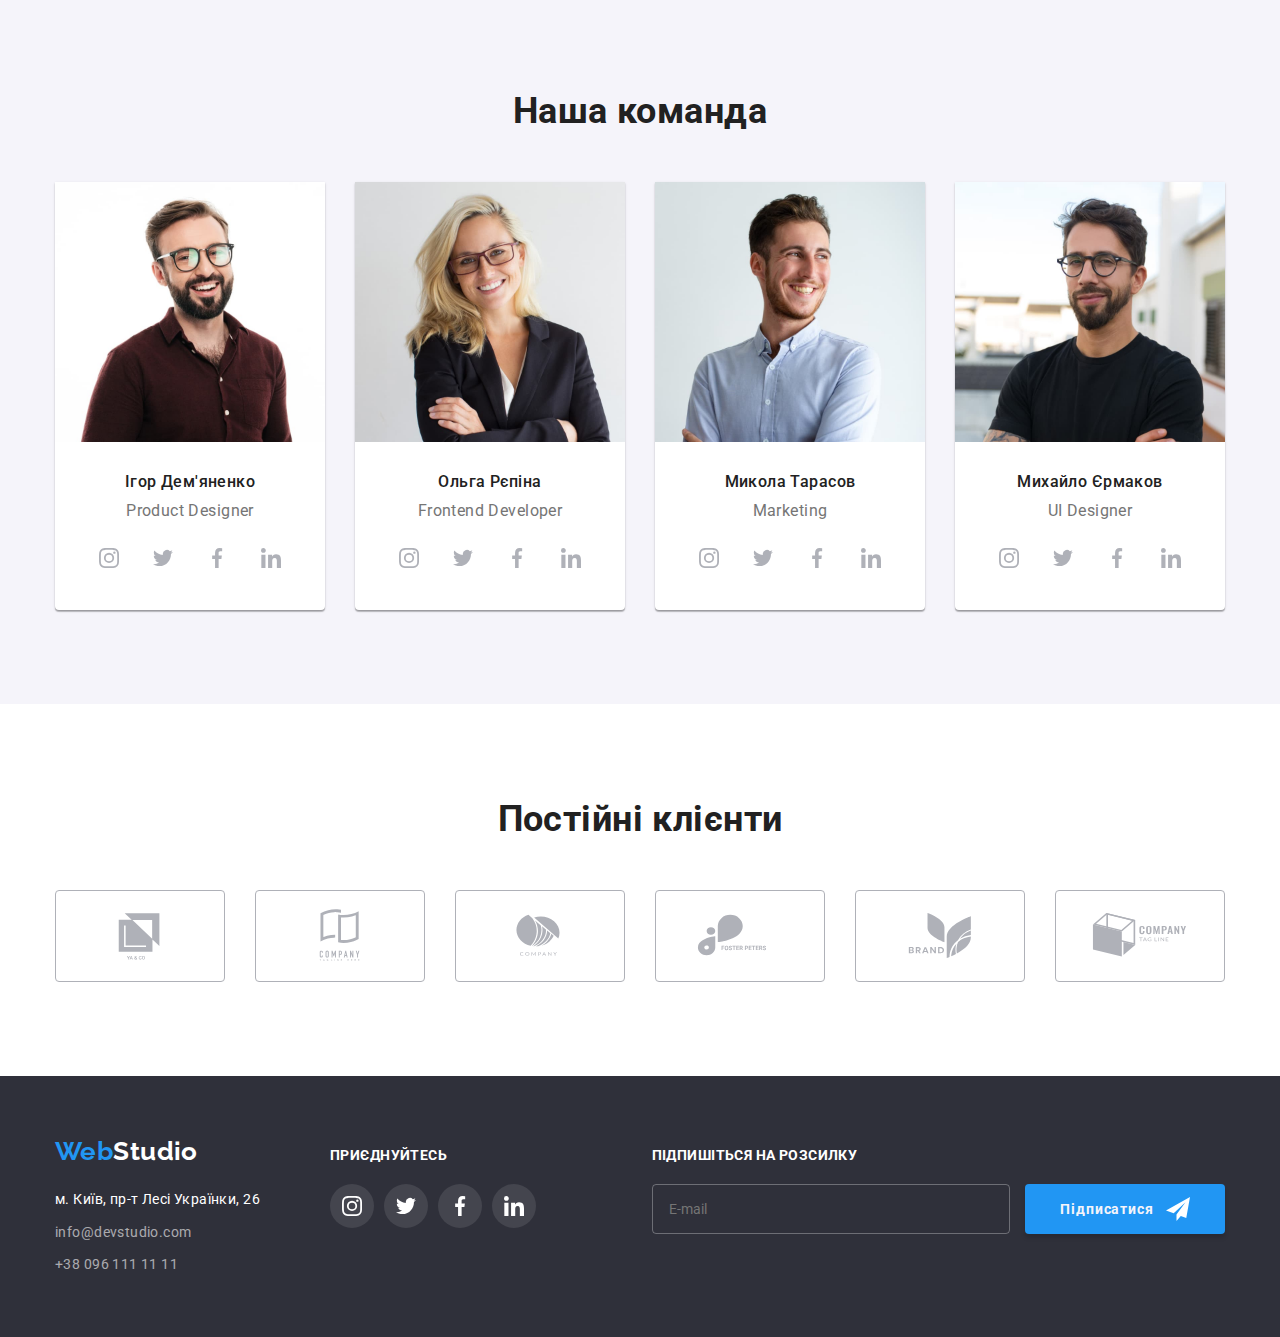
==== commit 03e25adb: "second commit" ====
--- a/index.html
+++ b/index.html
@@ -1,438 +1,430 @@
 <!DOCTYPE html>
 <html lang="uk">
-	<head>
-		<meta charset="UTF-8" />
-		<meta http-equiv="X-UA-Compatible" content="IE=edge" />
-		<meta name="viewport" content="width=device-width, initial-scale=1.0" />
-		<link rel="preconnect" href="https://fonts.googleapis.com" />
-		<link rel="preconnect" href="https://fonts.gstatic.com" crossorigin />
-		<link
-			href="https://fonts.googleapis.com/css2?family=Raleway:wght@700&family=Roboto:wght@400;500;700;900&display=swap"
-			rel="stylesheet"
-		/>
-		<link
-			rel="stylesheet"
-			href="https://cdnjs.cloudflare.com/ajax/libs/modern-normalize/1.1.0/modern-normalize.min.css"
-		/>
-		<link rel="stylesheet" href="./css/styles.css" />
-		<title>Homework 1 week GOIT</title>
-	</head>
 
-	<body>
-		<!-- Header -->
-		<header class="border-buttom">
-			<div class="container flex-container">
-				<a href="./index.html" class="logo"> <span class="logo-color">Web</span>Studio</a>
-				<nav>
-					<ul class="header-nav">
-						<li class="item"><a href="index.html" class="nav-link active current">Студія</a></li>
-						<li class="item"><a href="./portfolio.html" class="nav-link active">Портфоліо</a></li>
-						<li class="item"><a href="" class="nav-link active">Контакти</a></li>
-					</ul>
-				</nav>
-				<ul class="nav-contact">
-					<li class="item"
-						><a href="mailto:info@devstudio.com" class="contact header-contact active"
-							><svg class="contact-icon">
-								<use href="./images/symbol-defs.svg#envelope"></use>
-							</svg>
-							info@devstudio.com</a
-						>
-					</li>
-					<li class="item"
-						><a href="tel:+380961111111" class="contact header-contact active"
-							><svg class="contact-icon">
-								<use href="./images/symbol-defs.svg#smartphone"></use></svg>+38 096 111 11 11</a>
-					</li>
-				</ul>
-			</div>
-		</header>
-		<!-- Main -->
-		<main>
-			<!-- Hero -->
-			<section class="hero">
-				<h1 class="hero-title">Ефективні рішення для вашого бізнесу</h1>
-				<button type="button" name="order" class="hero-btn" data-modal-open>Замовити послугу</button>
-			</section>
-			<!-- Benefit -->
-			<section class="benefit">
-				<div class="container">
-					<h2 class="hide">Наші переваги</h2>
-					<ul class="benefit-list">
-						<li class="item">
-							<div class="benefit-bgc">
-								<svg class="benefit-bgc-icon">
-									<use href="./images/symbol-defs.svg#locator"></use>
-								</svg>
-							</div>
-							<h3 class="benefit-title">УВАГА ДО ДЕТАЛЕЙ</h3>
-							<p> Ідейні міркування, і навіть початок повсякденної роботи з формування позиції. </p>
+<head>
+	<meta charset="UTF-8"/>
+	<meta http-equiv="X-UA-Compatible" content="IE=edge"/>
+	<meta name="viewport" content="width=device-width, initial-scale=1.0"/>
+	<link rel="preconnect" href="https://fonts.googleapis.com"/>
+	<link rel="preconnect" href="https://fonts.gstatic.com" crossorigin/>
+	<link
+		href="https://fonts.googleapis.com/css2?family=Raleway:wght@700&family=Roboto:wght@400;500;700;900&display=swap"
+		rel="stylesheet"/>
+	<link rel="stylesheet"
+		href="https://cdnjs.cloudflare.com/ajax/libs/modern-normalize/1.1.0/modern-normalize.min.css"/>
+	<link rel="stylesheet" href="./css/styles.css"/>
+	<title>Homework 1 week GOIT</title>
+</head>
+
+<body>
+	<!-- Header -->
+	<header class="border-buttom">
+		<div class="container flex-container">
+			<a href="./index.html" class="logo"> <span class="logo-color">Web</span>Studio</a>
+			<nav>
+				<ul class="header-nav">
+					<li class="item"><a href="index.html" class="nav-link active current">Студія</a></li>
+					<li class="item"><a href="./portfolio.html" class="nav-link active">Портфоліо</a></li>
+					<li class="item"><a href="" class="nav-link active">Контакти</a></li>
+				</ul>
+			</nav>
+			<ul class="nav-contact">
+				<li class="item"><a href="mailto:info@devstudio.com" class="contact header-contact active"><svg
+							class="contact-icon">
+							<use href="./images/symbol-defs.svg#envelope"></use>
+						</svg>
+						info@devstudio.com</a>
+				</li>
+				<li class="item"><a href="tel:+380961111111" class="contact header-contact active"><svg
+							class="contact-icon">
+							<use href="./images/symbol-defs.svg#smartphone"></use>
+						</svg>+38 096 111 11 11</a>
+				</li>
+			</ul>
+		</div>
+	</header>
+	<!-- Main -->
+	<main>
+		<!-- Hero -->
+		<section class="hero">
+			<h1 class="hero-title">Ефективні рішення для вашого бізнесу</h1>
+			<button type="button" name="order" class="hero-btn" data-modal-open>Замовити послугу</button>
+		</section>
+		<!-- Benefit -->
+		<section class="benefit">
+			<div class="container">
+				<h2 class="hide">Наші переваги</h2>
+				<ul class="benefit-list">
+					<li class="item">
+						<div class="benefit-bgc">
+							<svg class="benefit-bgc-icon">
+								<use href="./images/symbol-defs.svg#locator"></use>
+							</svg>
+						</div>
+						<h3 class="benefit-title">УВАГА ДО ДЕТАЛЕЙ</h3>
+						<p> Ідейні міркування, і навіть початок повсякденної роботи з формування позиції. </p>
+					</li>
+					<li class="item">
+						<div class="benefit-bgc">
+							<svg class="benefit-bgc-icon">
+								<use href="./images/symbol-defs.svg#clock"></use>
+							</svg>
+						</div>
+						<h3 class="benefit-title">ПУНКТУАЛЬНІСТЬ</h3>
+						<p> Завдання організації, особливо рамки і місце навчання кадрів тягне у себе. </p>
+					</li>
+					<li class="item">
+						<div class="benefit-bgc">
+							<svg class="benefit-bgc-icon">
+								<use href="./images/symbol-defs.svg#diagram"></use>
+							</svg>
+						</div>
+						<h3 class="benefit-title">ПЛАНУВАННЯ</h3>
+						<p> Так само консультація з широким активом значною мірою зумовлює. </p>
+					</li>
+					<li class="item">
+						<div class="benefit-bgc">
+							<svg class="benefit-bgc-icon">
+								<use href="./images/symbol-defs.svg#astronaut"></use>
+							</svg>
+						</div>
+						<h3 class="benefit-title">СУЧАСНІ ТЕХНОЛОГІЇ</h3>
+						<p> Значимість цих проблем настільки очевидна, що реалізація планових завдань. </p>
+					</li>
+				</ul>
+			</div>
+		</section>
+		<!-- About -->
+		<section class="about">
+			<div class="container">
+				<h2 class="title">Чим ми займаємося</h2>
+				<ul class="list">
+					<li class="about-item">
+						<img src="./images/img.jpg" alt="Програміст набирає код на планшеті" width="370"
+							class="image" />
+						<p class="about-desc">Десктопні додатки</p>
+					</li>
+					<li class="about-item">
+						<img src="./images/box_2.jpg" alt="Дизайнер розробляє інтерфейс застосунку для смартфона"
+							width="370" class="image" />
+						<p class="about-desc">Десктопні додатки</p>
+					</li>
+					<li class="about-item">
+						<img src="./images/box_3.jpg" alt="Веб-дизайнер підбирає колір на графічному планшеті"
+							width="370" class="image" />
+						<p class="about-desc">Дизайнерські рішення</p>
+					</li>
+				</ul>
+			</div>
+		</section>
+
+		<!-- Team -->
+		<section class="team">
+			<div class="container">
+				<h2 class="title">Наша команда</h2>
+				<ul class="list">
+					<li class="team-dsc">
+						<img src="./images/product.jpg" alt="Фото співробітника" width="270" class="image" />
+						<h3 class="list-title">Ігор Дем'яненко</h3>
+						<p lang="en">Product Designer</p>
+						<ul class="social-list">
+							<li class="social-item">
+								<a href="" class="social-link">
+									<svg class="social-icon">
+										<use href="./images/symbol-defs.svg#instagram"></use>
+									</svg>
+								</a>
+							</li>
+							<li class="social-item">
+								<a href="" class="social-link">
+									<svg class="social-icon">
+										<use href="./images/symbol-defs.svg#twitter"></use>
+									</svg>
+								</a>
+							</li>
+							<li class="social-item">
+								<a href="" class="social-link">
+									<svg class="social-icon">
+										<use href="./images/symbol-defs.svg#facebook"></use>
+									</svg>
+								</a>
+							</li>
+							<li class="social-item">
+								<a href="" class="social-link">
+									<svg class="social-icon">
+										<use href="./images/symbol-defs.svg#linkedin"></use>
+									</svg>
+								</a>
+							</li>
+						</ul>
+					</li>
+					<li class="team-dsc">
+						<img src="./images/front_end.jpg" alt="Фото співробітника" width="270" class="image" />
+						<h3 class="list-title">Ольга Рєпіна</h3>
+						<p lang="en">Frontend Developer</p>
+						<ul class="social-list">
+							<li class="social-item">
+								<a href="" class="social-link">
+									<svg class="social-icon">
+										<use href="./images/symbol-defs.svg#instagram"></use>
+									</svg>
+								</a>
+							</li>
+							<li class="social-item">
+								<a href="" class="social-link">
+									<svg class="social-icon">
+										<use href="./images/symbol-defs.svg#twitter"></use>
+									</svg>
+								</a>
+							</li>
+							<li class="social-item">
+								<a href="" class="social-link">
+									<svg class="social-icon">
+										<use href="./images/symbol-defs.svg#facebook"></use>
+									</svg>
+								</a>
+							</li>
+							<li class="social-item">
+								<a href="" class="social-link">
+									<svg class="social-icon">
+										<use href="./images/symbol-defs.svg#linkedin"></use>
+									</svg>
+								</a>
+							</li>
+						</ul>
+					</li>
+					<li class="team-dsc">
+						<img src="./images/marketing.jpg" alt="Фото співробітника" width="270" class="image" />
+						<h3 class="list-title">Микола Тарасов</h3>
+						<p lang="en">Marketing</p>
+						<ul class="social-list">
+							<li class="social-item">
+								<a href="" class="social-link">
+									<svg class="social-icon">
+										<use href="./images/symbol-defs.svg#instagram"></use>
+									</svg>
+								</a>
+							</li>
+							<li class="social-item">
+								<a href="" class="social-link">
+									<svg class="social-icon">
+										<use href="./images/symbol-defs.svg#twitter"></use>
+									</svg>
+								</a>
+							</li>
+							<li class="social-item">
+								<a href="" class="social-link">
+									<svg class="social-icon">
+										<use href="./images/symbol-defs.svg#facebook"></use>
+									</svg>
+								</a>
+							</li>
+							<li class="social-item">
+								<a href="" class="social-link">
+									<svg class="social-icon">
+										<use href="./images/symbol-defs.svg#linkedin"></use>
+									</svg>
+								</a>
+							</li>
+						</ul>
+					</li>
+					<li class="team-dsc">
+						<img src="./images/ui_designer.jpg" alt="Фото співробітника" width="270" class="image" />
+						<h3 class="list-title">Михайло Єрмаков</h3>
+						<p lang="en">UI Designer</p>
+						<ul class="social-list">
+							<li class="social-item">
+								<a href="" class="social-link">
+									<svg class="social-icon">
+										<use href="./images/symbol-defs.svg#instagram"></use>
+									</svg>
+								</a>
+							</li>
+							<li class="social-item">
+								<a href="" class="social-link">
+									<svg class="social-icon">
+										<use href="./images/symbol-defs.svg#twitter"></use>
+									</svg>
+								</a>
+							</li>
+							<li class="social-item">
+								<a href="" class="social-link">
+									<svg class="social-icon">
+										<use href="./images/symbol-defs.svg#facebook"></use>
+									</svg>
+								</a>
+							</li>
+							<li class="social-item">
+								<a href="" class="social-link">
+									<svg class="social-icon">
+										<use href="./images/symbol-defs.svg#linkedin"></use>
+									</svg>
+								</a>
+							</li>
+						</ul>
+					</li>
+				</ul>
+			</div>
+		</section>
+		<section class="client">
+			<div class="container">
+				<h2 class="title">Постійні клієнти</h2>
+				<ul class="clients-list">
+					<li class="clients-item">
+						<a href="" class="client-link">
+							<svg class="client-logo">
+								<use href="./images/symbol-defs.svg#client_1"></use>
+							</svg>
+						</a>
+					</li>
+					<li class="clients-item">
+						<a href="" class="client-link">
+							<svg class="client-logo">
+								<use href="./images/symbol-defs.svg#client_2"></use>
+							</svg>
+						</a>
+					</li>
+					<li class="clients-item">
+						<a href="" class="client-link">
+							<svg class="client-logo">
+								<use href="./images/symbol-defs.svg#client_3" class="client-logo"></use>
+							</svg>
+						</a>
+					</li>
+					<li class="clients-item">
+						<a href="" class="client-link">
+							<svg class="client-logo">
+								<use href="./images/symbol-defs.svg#client_4" class="client-logo"></use>
+							</svg>
+						</a>
+					</li>
+					<li class="clients-item">
+						<a href="" class="client-link">
+							<svg class="client-logo">
+								<use href="./images/symbol-defs.svg#client_5" class="client-logo"></use>
+							</svg>
+						</a>
+					</li>
+					<li class="clients-item">
+						<a href="" class="client-link">
+							<svg class="client-logo">
+								<use href="./images/symbol-defs.svg#client_6" class="client-logo"></use>
+							</svg>
+						</a>
+					</li>
+				</ul>
+			</div>
+		</section>
+	</main>
+	<!-- Footer -->
+	<footer class="footer">
+		<div class="container footer-wraper">
+			<div class="left-container">
+				<a href="./index.html" class="logo-footer link"> <span class="logo-color">Web</span>Studio</a>
+				<address class="adress">
+					<ul class="footer-list list">
+						<li>
+							<a href="https://goo.gl/maps/7tUkKNUSGQTVKbK36" target="_blank"
+								rel="noopener noreferrer nofollow" class="link-map link">м. Київ, пр-т Лесі Українки,
+								26</a>
 						</li>
-						<li class="item">
-							<div class="benefit-bgc">
-								<svg class="benefit-bgc-icon" width="70px" heigth="70px">
-									<use href="./images/symbol-defs.svg#clock"></use>
-								</svg>
-							</div>
-							<h3 class="benefit-title">ПУНКТУАЛЬНІСТЬ</h3>
-							<p> Завдання організації, особливо рамки і місце навчання кадрів тягне у себе. </p>
-						</li>
-						<li class="item">
-							<div class="benefit-bgc">
-								<svg class="benefit-bgc-icon" width="70px" heigth="70px">
-									<use href="./images/symbol-defs.svg#diagram"></use>
-								</svg>
-							</div>
-							<h3 class="benefit-title">ПЛАНУВАННЯ</h3>
-							<p> Так само консультація з широким активом значною мірою зумовлює. </p>
-						</li>
-						<li class="item">
-							<div class="benefit-bgc">
-								<svg class="benefit-bgc-icon" width="70px" heigth="70px">
-									<use href="./images/symbol-defs.svg#astronaut"></use>
-								</svg>
-							</div>
-							<h3 class="benefit-title">СУЧАСНІ ТЕХНОЛОГІЇ</h3>
-							<p> Значимість цих проблем настільки очевидна, що реалізація планових завдань. </p>
+						<li><a href="mailto:info@devstudio.com"
+								class="contact footer-contact link active">info@devstudio.com</a></li>
+						<li><a href="tel:+380961111111" class="contact footer-contact link active">+38 096 111 11 11</a>
 						</li>
 					</ul>
-				</div>
-			</section>
-			<!-- About -->
-			<section class="about">
-				<div class="container">
-					<h2 class="title">Чим ми займаємося</h2>
-					<ul class="list">
-						<li class="about-item">
-							<img src="./images/img.jpg" alt="Програміст набирає код на планшеті" width="370" class="image" />
-							<p class="about-desc">Десктопні додатки</p>
-						</li>
-						<li class="about-item">
-							<img
-								src="./images/box_2.jpg"
-								alt="Дизайнер розробляє інтерфейс застосунку для смартфона"
-								width="370"
-								class="image"
-							/>
-							<p class="about-desc">Десктопні додатки</p>
-						</li>
-						<li class="about-item">
-							<img
-								src="./images/box_3.jpg"
-								alt="Веб-дизайнер підбирає колір на графічному планшеті"
-								width="370"
-								class="image"
-							/>
-							<p class="about-desc">Дизайнерські рішення</p>
-						</li>
-					</ul>
-				</div>
-			</section>
-
-			<!-- Team -->
-			<section class="team">
-				<div class="container">
-					<h2 class="title">Наша команда</h2>
-					<ul class="list">
-						<li class="team-dsc">
-							<img src="./images/product.jpg" alt="Фото співробітника" width="270" class="image" />
-							<h3 class="list-title">Ігор Дем'яненко</h3>
-							<p lang="en">Product Designer</p>
-							<ul class="social-list">
-								<li class="social-item">
-									<a href="" class="social-link">
-										<svg class="social-icon">
-											<use href="./images/symbol-defs.svg#instagram"></use>
-										</svg>
-									</a>
-								</li>
-								<li class="social-item">
-									<a href="" class="social-link">
-										<svg class="social-icon">
-											<use href="./images/symbol-defs.svg#twitter"></use>
-										</svg>
-									</a>
-								</li>
-								<li class="social-item">
-									<a href="" class="social-link">
-										<svg class="social-icon">
-											<use href="./images/symbol-defs.svg#facebook"></use>
-										</svg>
-									</a>
-								</li>
-								<li class="social-item">
-									<a href="" class="social-link">
-										<svg class="social-icon">
-											<use href="./images/symbol-defs.svg#linkedin"></use>
-										</svg>
-									</a>
-								</li>
-							</ul>
-						</li>
-						<li class="team-dsc">
-							<img src="./images/front_end.jpg" alt="Фото співробітника" width="270" class="image" />
-							<h3 class="list-title">Ольга Рєпіна</h3>
-							<p lang="en">Frontend Developer</p>
-							<ul class="social-list">
-								<li class="social-item">
-									<a href="" class="social-link">
-										<svg class="social-icon">
-											<use href="./images/symbol-defs.svg#instagram"></use>
-										</svg>
-									</a>
-								</li>
-								<li class="social-item">
-									<a href="" class="social-link">
-										<svg class="social-icon">
-											<use href="./images/symbol-defs.svg#twitter"></use>
-										</svg>
-									</a>
-								</li>
-								<li class="social-item">
-									<a href="" class="social-link">
-										<svg class="social-icon">
-											<use href="./images/symbol-defs.svg#facebook"></use>
-										</svg>
-									</a>
-								</li>
-								<li class="social-item">
-									<a href="" class="social-link">
-										<svg class="social-icon">
-											<use href="./images/symbol-defs.svg#linkedin"></use>
-										</svg>
-									</a>
-								</li>
-							</ul>
-						</li>
-						<li class="team-dsc">
-							<img src="./images/marketing.jpg" alt="Фото співробітника" width="270" class="image" />
-							<h3 class="list-title">Микола Тарасов</h3>
-							<p lang="en">Marketing</p>
-							<ul class="social-list">
-								<li class="social-item">
-									<a href="" class="social-link">
-										<svg class="social-icon">
-											<use href="./images/symbol-defs.svg#instagram"></use>
-										</svg>
-									</a>
-								</li>
-								<li class="social-item">
-									<a href="" class="social-link">
-										<svg class="social-icon">
-											<use href="./images/symbol-defs.svg#twitter"></use>
-										</svg>
-									</a>
-								</li>
-								<li class="social-item">
-									<a href="" class="social-link">
-										<svg class="social-icon">
-											<use href="./images/symbol-defs.svg#facebook"></use>
-										</svg>
-									</a>
-								</li>
-								<li class="social-item">
-									<a href="" class="social-link">
-										<svg class="social-icon">
-											<use href="./images/symbol-defs.svg#linkedin"></use>
-										</svg>
-									</a>
-								</li>
-							</ul>
-						</li>
-						<li class="team-dsc">
-							<img src="./images/ui_designer.jpg" alt="Фото співробітника" width="270" class="image" />
-							<h3 class="list-title">Михайло Єрмаков</h3>
-							<p lang="en">UI Designer</p>
-							<ul class="social-list">
-								<li class="social-item">
-									<a href="" class="social-link">
-										<svg class="social-icon">
-											<use href="./images/symbol-defs.svg#instagram"></use>
-										</svg>
-									</a>
-								</li>
-								<li class="social-item">
-									<a href="" class="social-link">
-										<svg class="social-icon">
-											<use href="./images/symbol-defs.svg#twitter"></use>
-										</svg>
-									</a>
-								</li>
-								<li class="social-item">
-									<a href="" class="social-link">
-										<svg class="social-icon">
-											<use href="./images/symbol-defs.svg#facebook"></use>
-										</svg>
-									</a>
-								</li>
-								<li class="social-item">
-									<a href="" class="social-link">
-										<svg class="social-icon">
-											<use href="./images/symbol-defs.svg#linkedin"></use>
-										</svg>
-									</a>
-								</li>
-							</ul>
-						</li>
-					</ul>
-				</div>
-			</section>
-			<section class="client">
-				<div class="container">
-					<h2 class="title">Постійні клієнти</h2>
-					<ul class="clients-list">
-						<li class="clients-item">
-							<a href="" class="client-link">
-								<svg class="client-logo" width="106px" height="60px">
-									<use href="./images/symbol-defs.svg#client_1"></use>
-								</svg>
-							</a>
-						</li>
-						<li class="clients-item">
-							<a href="" class="client-link">
-								<svg class="client-logo" width="106px" height="60px">
-									<use href="./images/symbol-defs.svg#client_2"></use>
-								</svg>
-							</a>
-						</li>
-						<li class="clients-item">
-							<a href="" class="client-link">
-								<svg class="client-logo" width="106px" height="60px">
-									<use href="./images/symbol-defs.svg#client_3" class="client-logo"></use>
-								</svg>
-							</a>
-						</li>
-						<li class="clients-item">
-							<a href="" class="client-link">
-								<svg class="client-logo" width="106px" height="60px">
-									<use href="./images/symbol-defs.svg#client_4" class="client-logo"></use>
-								</svg>
-							</a>
-						</li>
-						<li class="clients-item">
-							<a href="" class="client-link">
-								<svg class="client-logo" width="106px" height="60px">
-									<use href="./images/symbol-defs.svg#client_5" class="client-logo"></use>
-								</svg>
-							</a>
-						</li>
-						<li class="clients-item">
-							<a href="" class="client-link">
-								<svg class="client-logo" width="106px" height="60px">
-									<use href="./images/symbol-defs.svg#client_6" class="client-logo"></use>
-								</svg>
-							</a>
-						</li>
-					</ul>
-				</div>
-			</section>
-		</main>
-		<!-- Footer -->
-		<footer class="footer">
-			<div class="container footer-wraper">
-				<div class="left-container">
-					<a href="./index.html" class="logo-footer link"> <span class="logo-color">Web</span>Studio</a>
-					<address class="adress">
-						<ul class="footer-list list">
-							<li>
-								<a
-									href="https://goo.gl/maps/7tUkKNUSGQTVKbK36"
-									target="_blank"
-									rel="noopener noreferrer nofollow"
-									class="link-map link"
-									>м. Київ, пр-т Лесі Українки, 26</a
-								>
-							</li>
-							<li
-								><a href="mailto:info@devstudio.com" class="contact footer-contact link active"
-									>info@devstudio.com</a
-								></li
-							>
-							<li><a href="tel:+380961111111" class="contact footer-contact link active">+38 096 111 11 11</a> </li>
-						</ul>
-					</address>
-				</div>
-				<div class="social-container">
-					<b class="social-title">приєднуйтесь</b>
-					<ul class="social-list">
-						<li class="social-item footer-ico-bgc">
-							<a href="" class="social-link">
-								<svg class="social-icon">
-									<use href="./images/symbol-defs.svg#instagram"></use>
-								</svg>
-							</a>
-						</li>
-						<li class="social-item footer-ico-bgc">
-							<a href="" class="social-link">
-								<svg class="social-icon">
-									<use href="./images/symbol-defs.svg#twitter"></use>
-								</svg>
-							</a>
-						</li>
-						<li class="social-item footer-ico-bgc">
-							<a href="" class="social-link">
-								<svg class="social-icon">
-									<use href="./images/symbol-defs.svg#facebook"></use>
-								</svg>
-							</a>
-						</li>
-						<li class="social-item footer-ico-bgc">
-							<a href="" class="social-link">
-								<svg class="social-icon">
-									<use href="./images/symbol-defs.svg#linkedin"></use>
-								</svg>
-							</a>
-						</li>
-					</ul>
-				</div>
-				<div class="right-container">
-					<b class="social-title">Підпишіться на розсилку</b>
-					<form action="" name="subscribe-form">
-						<input type="mail" class="subscribe-input" placeholder="E-mail">
-						<button type="submit" class="subscribe-btn">Підписатися <svg class="send-ico">
+				</address>
+			</div>
+			<div class="social-container">
+				<b class="social-title">приєднуйтесь</b>
+				<ul class="social-list">
+					<li class="social-item footer-ico-bgc">
+						<a href="" class="social-link">
+							<svg class="social-icon">
+								<use href="./images/symbol-defs.svg#instagram"></use>
+							</svg>
+						</a>
+					</li>
+					<li class="social-item footer-ico-bgc">
+						<a href="" class="social-link">
+							<svg class="social-icon">
+								<use href="./images/symbol-defs.svg#twitter"></use>
+							</svg>
+						</a>
+					</li>
+					<li class="social-item footer-ico-bgc">
+						<a href="" class="social-link">
+							<svg class="social-icon">
+								<use href="./images/symbol-defs.svg#facebook"></use>
+							</svg>
+						</a>
+					</li>
+					<li class="social-item footer-ico-bgc">
+						<a href="" class="social-link">
+							<svg class="social-icon">
+								<use href="./images/symbol-defs.svg#linkedin"></use>
+							</svg>
+						</a>
+					</li>
+				</ul>
+			</div>
+			<div class="right-container">
+				<b class="social-title">Підпишіться на розсилку</b>
+				<form action="#" name="subscribe-form">
+					<input type="email" class="subscribe-input" placeholder="E-mail" />
+					<button type="submit" class="subscribe-btn">Підписатися
+						<svg class="send-ico">
 							<use href="./images/symbol-defs.svg#send"></use>
 						</svg></button>
-					</form>
+				</form>
+			</div>
+		</div>
+	</footer>
+	<div class="backdrop is-hidden" data-modal>
+		<div class="modal">
+			<button type="button" class="close-btn" data-modal-close>
+				<svg class="close-btn-img">
+					<use href="./images/symbol-defs.svg#close"></use>
+				</svg>
+			</button>
+			<p class="modal-titel">Залиште свої дані, ми вам передзвонимо</p>
+			<form action="#" class="modal-form">
+				<div class="contaner-form-field">
+					<label class="form-field"><span class="field-titel">Ім'я</span>
+						<input type="text" name="name" class="field-input" required />
+						<svg class="field-ico">
+							<use href="./images/symbol-defs.svg#person"></use>
+						</svg>
+					</label>
+					<label class="form-field"><span class="field-titel">Телефон</span>
+						<input type="tel" name="phone" class="field-input" required />
+						<svg class="field-ico">
+							<use href="./images/symbol-defs.svg#phone"></use>
+						</svg>
+					</label>
+					<label class="form-field"><span class="field-titel">Пошта</span>
+						<input type="email" name="mail" class="field-input" />
+						<svg class="field-ico">
+							<use href="./images/symbol-defs.svg#email"></use>
+						</svg>
+					</label>
+					<label class="form-field"><span class="field-titel">Коментар</span>
+						<textarea name="comment" rows="8" class="field-input" placeholder="Введіть текст"></textarea>
+					</label>
 				</div>
-			</div>
-		</footer>
-		<div class="backdrop is-hidden" data-modal>
-			<div class="modal">
-				<button type="button" class="close-btn" data-modal-close>
-					<svg class="close-btn-img">
-						<use href="./images/symbol-defs.svg#close"></use>
+				<label class="policy-block">
+					<input type="checkbox" name="policy" class="policy-checkbox" required />
+					<svg class="check-ico">
+						<use href="./images/symbol-defs.svg#check"></use>
 					</svg>
-				</button>
-				<p class="modal-titel">Залиште свої дані, ми вам передзвонимо</p>
-				<form action="" class="modal-form">
-					<div class="contaner-form-field">
-							<label class="form-field"><span class="field-titel">Ім'я</span>
-								<input type="text" name="name" class="field-input" required>
-								<svg class="field-ico"><use href="./images/symbol-defs.svg#person"></use></svg>
-							</label>
-								<label class="form-field">Телефон
-								<input type="tel" name="phone"  class="field-input" required>
-								<svg class="field-ico"><use href="./images/symbol-defs.svg#phone"></use></svg>
-							</label>
-							<label class="form-field"><span class="field-titel">Пошта</span>
-								<input type="email" name="mail" class="field-input">
-								<svg class="field-ico"><use href="./images/symbol-defs.svg#email"></use></svg>
-							</label>
-							<label class="form-field"><span class="field-titel">Коментар</span>
-								<textarea name="comment" rows="8" class="field-input" placeholder="Введіть текст" ></textarea>
-							</label>
-					</div>
-							<label class="policy-block">
-								<input type="checkbox" name="policy" class="policy-checkbox" required>
-								<svg class="check-ico"><use href="./images/symbol-defs.svg#check"></use></svg>
-								Погоджуюся з розсилкою та приймаю <a href="" class="policy-link">Умови договору</a>
-							</label>
-					
-					<button type="submit" class="modal-submit-btn">Відправити</button>
-				</form>
-				
-			</div>
+					Погоджуюся з розсилкою та приймаю <a href="" class="policy-link">Умови договору</a>
+				</label>
+
+				<button type="submit" class="modal-submit-btn">Відправити</button>
+			</form>
 		</div>
-		<script src="./js/modal.js"></script>
-	</body>
-</html>
+	</div>
+	<script src="./js/modal.js"></script>
+</body>
+
+</html>--- a/css/styles.css
+++ b/css/styles.css
@@ -436,7 +436,10 @@
 	height: 92px;
 
 }
-
+.client-logo {
+	width: 106px;
+	height: 60px;
+}
 .client-link {
 	display: flex;
 	width: 100%;
@@ -462,23 +465,16 @@
 
 /* Footer */
 .footer {
-	/* display: flex;
-	justify-content: center;
-	align-items: center; */
 	padding: 60px 0 60px 0;
 	background-color: var(--background-color-dark);
 }
 
 .footer-wraper {
 	display: flex;
-	justify-content: space-between;
 	align-items: baseline;
 }
 
-/* .social-container {
-	display: inline-block;
-	margin-left: 70px;
-} */
+
 
 /* Footer logo and adress  */
 .adress {
@@ -519,6 +515,9 @@
 }
 
 /* Footer-socials */
+.social-container {
+	margin-left: 70px;
+}
 .footer-wraper .socila-container .social-list {
 	margin-top: 0;
 }
@@ -543,7 +542,7 @@
 /* Subscribe  */
 .right-container {
 	display: block;
-	/* margin-left: 93px; */
+	margin-left: auto;
 	
 }
 .titel-subscribe {
@@ -659,22 +658,6 @@
 .project-link:focus .project-details {
 	transform: translateY(0);
 }
-/* .project-wrap-details:hover .project-details,
-.project-wrap-details:focus .project-details {
-	transform: translateY(0);
-} */
-/* .overlay {
-	position: absolute;
-	top:0;
-	left:0;
-	width: 100%;
-	height: 100%;
-	background-color: var(--secondary-color);
-	transform: translatex(-100%);
-  	transition: transform 250ms ease;
-} */
-
-
 
 .project-desc {
 	padding: 20px 24px;
@@ -800,6 +783,9 @@
 	flex-direction: column;
 	margin-bottom:10px;
 }
+.form-field:last-child {
+	margin-bottom:0;
+}
 .field-titel {
 	margin-bottom: 4px;
 	font-size: 12px;
